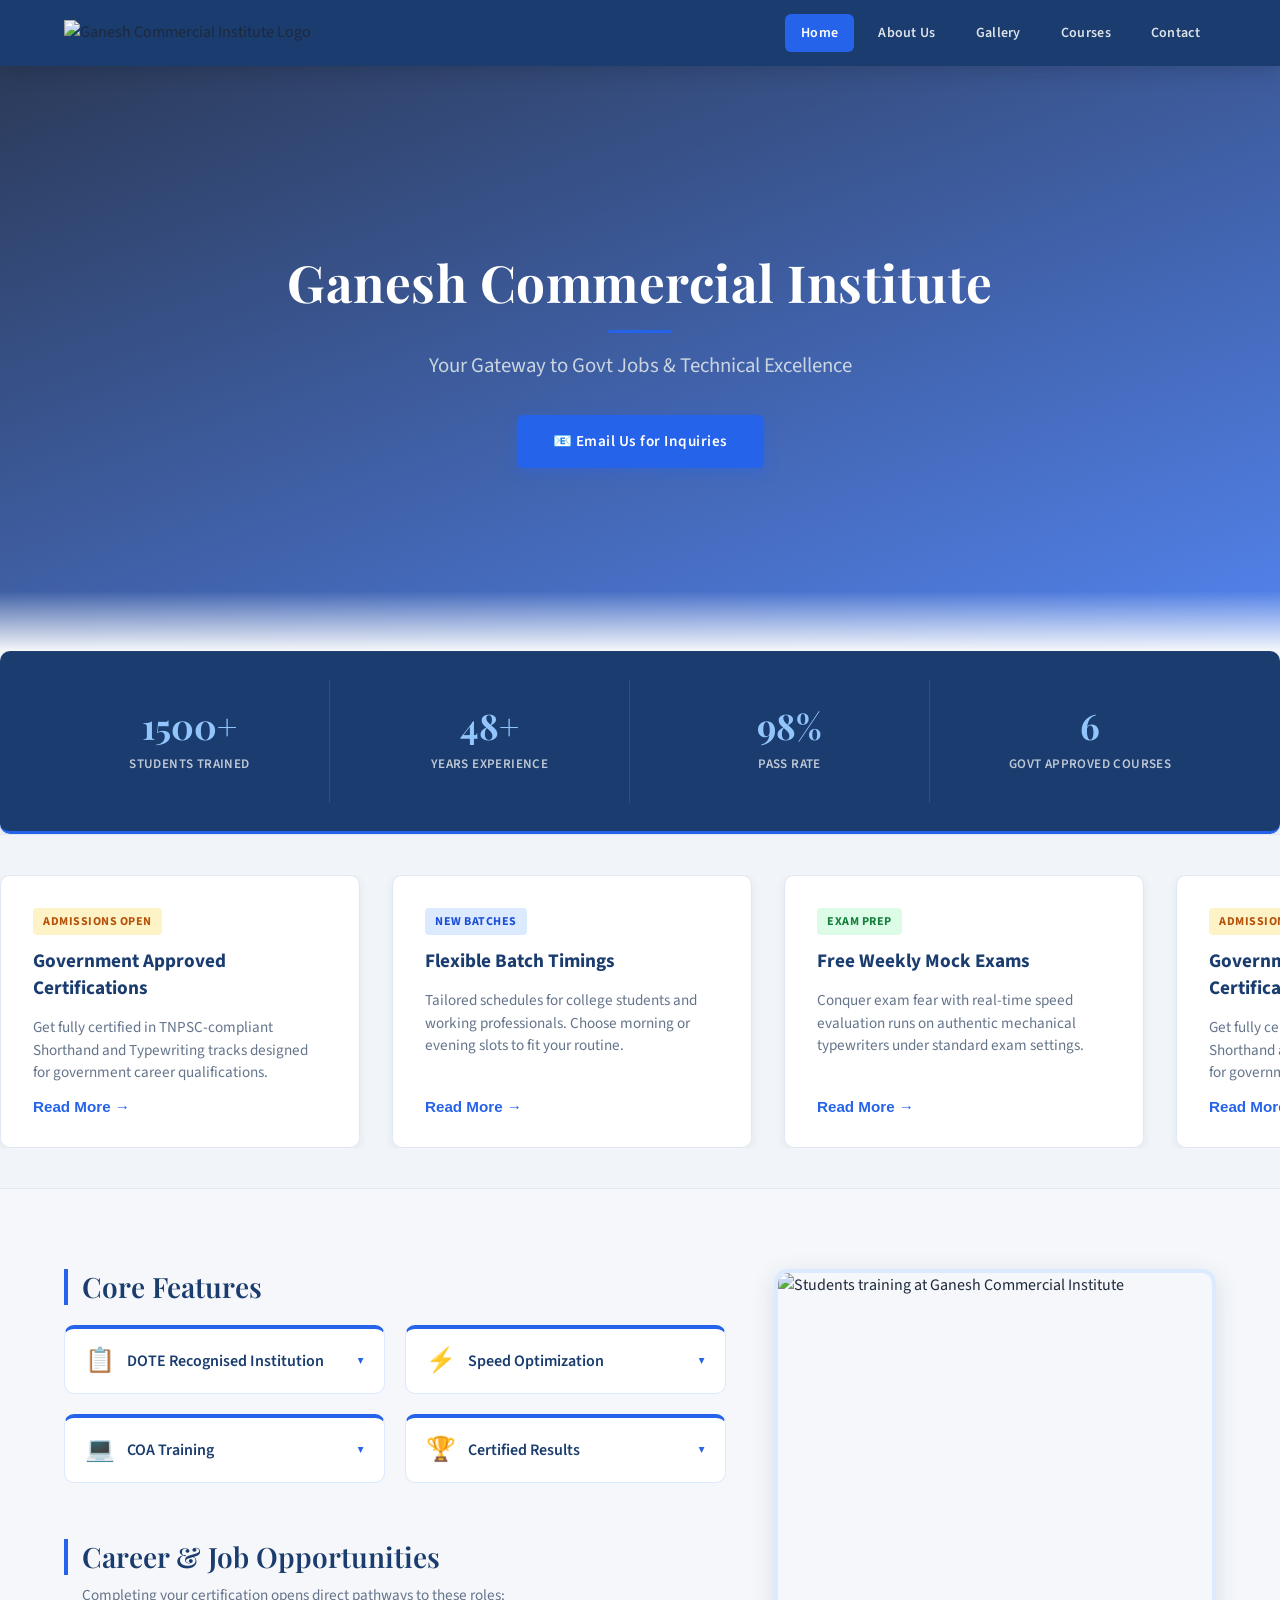
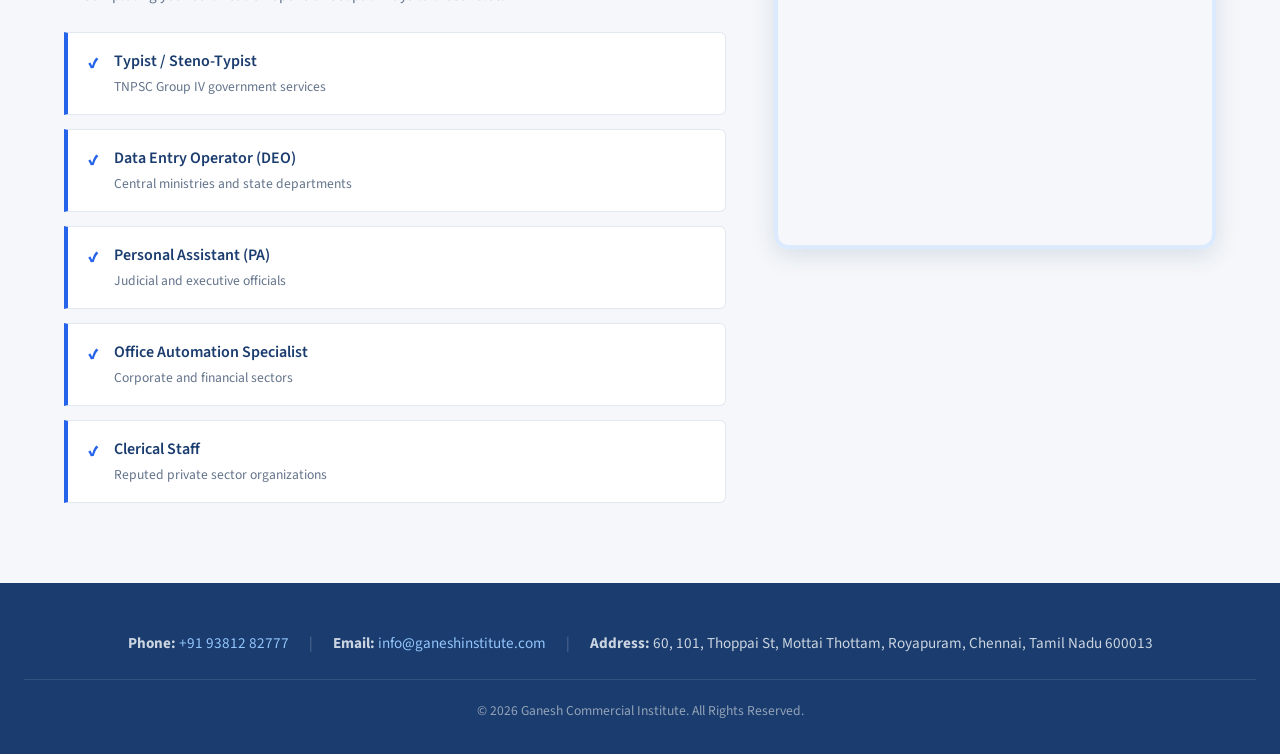
==== index.html @ 2ea4e566 "add files in alpha update the changes in alpha" ====
<!DOCTYPE html>
<html lang="en">
    <head>
        <meta charset="UTF-8">
        <meta name="viewport" content="width=device-width, initial-scale=1.0">
        <meta name="description" content="Ganesh Commercial Institute – TNPSC typing, steno, and COA training in Tamil Nadu.">
        <title>Ganesh Commercial Institute</title>
        <link rel="stylesheet" href="style.css">
        <script src="script.js" defer></script>
    </head>
    <body>

        <!-- NAVIGATION BAR -->
        <header class="main-header">
            <nav class="navbar">
                <div class="logo">
                    <a href="index.html">
                        <img src="#" alt="Ganesh Commercial Institute Logo" class="logo-img">
                    </a>
                </div>
                <ul class="nav-links">
                    <li><a href="index.html" class="active">Home</a></li>
                    <li><a href="about_us.html">About Us</a></li>
                    <li><a href="gallery.html">Gallery</a></li>
                    <li><a href="courses.html">Courses</a></li>
                    <li><a href="contact.html">Contact</a></li>
                </ul>
            </nav>
        </header>

        <main>
            <!-- HERO SECTION -->
            <section class="hero-card">
                <div class="hero-overlay-content">
                    <h1>Ganesh Commercial Institute</h1>
                    <h2>Your Gateway to Govt Jobs & Technical Excellence</h2>

                    <a href="contact.html" class="hero-cta-btn">📧 Email Us for Inquiries</a>
                </div>
            </section>
            <!-- STATS BAR SECTION 
            <section class="stats-bar-container">
                <div class="stats-bar">
                    <div class="stat-item">
                        <span class="stat-number">10+</span>
                        <span class="stat-label">Years Excellence</span>
                    </div>
                    <div class="stat-item">
                        <span class="stat-number">5,000+</span>
                        <span class="stat-label">Students Trained</span>
                    </div>
                    <div class="stat-item">
                        <span class="stat-number">98%</span>
                        <span class="stat-label">Exam Pass Rate</span>
                    </div>
                    <div class="stat-item">
                        <span class="stat-number">100%</span>
                        <span class="stat-label">Govt Recognized</span>
                    </div>
                </div>
            </section> -->

             <!-- ✅ STATS BAR — paste exactly here, between hero and split-section -->
        <section class="stats-bar">
            <div class="stat-item">
                <span class="stat-number">1500+</span>
                <span class="stat-label">Students Trained</span>
            </div>
            <div class="stat-item">
                <span class="stat-number">48+</span>
                <span class="stat-label">Years Experience</span>
            </div>
            <div class="stat-item">
                <span class="stat-number">98%</span>
                <span class="stat-label">Pass Rate</span>
            </div>
            <div class="stat-item">
                <span class="stat-number">6</span>
                <span class="stat-label">Govt Approved Courses</span>
            </div>
        </section>

        <section class="highlights-section">
    <div class="marquee-viewport">
        <div class="marquee-track">
            
            <div class="highlight-card">
                <div class="card-badge gold">Admissions Open</div>
                <h3>Government Approved Certifications</h3>
                <p>Get fully certified in TNPSC-compliant Shorthand and Typewriting tracks designed for government career qualifications.</p>
                <button class="read-more-btn" data-highlight="certifications">Read More &rarr;</button>
            </div>

            <div class="highlight-card">
                <div class="card-badge blue">New Batches</div>
                <h3>Flexible Batch Timings</h3>
                <p>Tailored schedules for college students and working professionals. Choose morning or evening slots to fit your routine.</p>
                <button class="read-more-btn" data-highlight="timings">Read More &rarr;</button>
            </div>

            <div class="highlight-card">
                <div class="card-badge green">Exam Prep</div>
                <h3>Free Weekly Mock Exams</h3>
                <p>Conquer exam fear with real-time speed evaluation runs on authentic mechanical typewriters under standard exam settings.</p>
                <button class="read-more-btn" data-highlight="exams">Read More &rarr;</button>
            </div>

            <div class="highlight-card" aria-hidden="true">
                <div class="card-badge gold">Admissions Open</div>
                <h3>Government Approved Certifications</h3>
                <p>Get fully certified in TNPSC-compliant Shorthand and Typewriting tracks designed for government career qualifications.</p>
                <button class="read-more-btn" data-highlight="certifications">Read More &rarr;</button>
            </div>

            <div class="highlight-card" aria-hidden="true">
                <div class="card-badge blue">New Batches</div>
                <h3>Flexible Batch Timings</h3>
                <p>Tailored schedules for college students and working professionals. Choose morning or evening slots to fit your routine.</p>
                <button class="read-more-btn" data-highlight="timings">Read More &rarr;</button>
            </div>

            <div class="highlight-card" aria-hidden="true">
                <div class="card-badge green">Exam Prep</div>
                <h3>Free Weekly Mock Exams</h3>
                <p>Conquer exam fear with real-time speed evaluation runs on authentic mechanical typewriters under standard exam settings.</p>
                <button class="read-more-btn" data-highlight="exams">Read More &rarr;</button>
            </div>

        </div>
    </div>
</section>

<div id="highlight-modal" class="highlight-modal">
    <div class="modal-card">
        <span class="modal-close-trigger">&times;</span>
        <div id="modal-dynamic-content">
            </div>
    </div>
</div>
            <!-- SPLIT SECTION: LEFT (Cards + Opportunities) | RIGHT (Photo) -->
            <section class="split-section">

                <!-- LEFT SIDE -->
                <div class="split-left">

                    <!-- CORE FEATURES -->
                    <div class="core-features">
                        <h2 class="section-title">Core Features</h2>

                        <div class="cards-grid">

                            <div class="card" onclick="toggleCard(this)">
                                <div class="card-header">
                                    <div class="card-icon">📋</div>
                                    <h3>DOTE Recognised Institution</h3>
                                    <span class="card-arrow">▼</span>
                                </div>
                                <div class="card-body">
                                    <p>We provide government-approved certifications that are fully valid and mandatory for state technical postings and public sector employment. Our specialized curriculum ensures students gain the precise technical skills required to clear official evaluation criteria and secure long-term career advancement.</p>
                                </div>
                            </div>

                            <div class="card" onclick="toggleCard(this)">
                                <div class="card-header">
                                    <div class="card-icon">⚡</div>
                                    <h3>Speed Optimization</h3>
                                    <span class="card-arrow">▼</span>
                                </div>
                                <div class="card-body">
                                    <p>Structured daily evaluation focused on maximizing your WPM accuracy. Students are tracked weekly with personalized speed targets and correction drills.</p>
                                </div>
                            </div>

                            <div class="card" onclick="toggleCard(this)">
                                <div class="card-header">
                                    <div class="card-icon">💻</div>
                                    <h3>COA Training</h3>
                                    <span class="card-arrow">▼</span>
                                </div>
                                <div class="card-body">
                                    <p>Comprehensive Computer Office Automation coaching covering MS Office, spreadsheets, and data entry tools tailored for modern corporate and government standards.</p>
                                </div>
                            </div>

                            <div class="card" onclick="toggleCard(this)">
                                <div class="card-header">
                                    <div class="card-icon">🏆</div>
                                    <h3>Certified Results</h3>
                                    <span class="card-arrow">▼</span>
                                </div>
                                <div class="card-body">
                                    <p>100% exam-oriented training with proven pass rates year after year. Students receive official certificates recognized across Tamil Nadu government departments.</p>
                                </div>
                            </div>

                        </div>
                    </div>

                    <!-- JOB OPPORTUNITIES -->
                    <div class="opportunities">
                        <h2 class="section-title">Career & Job Opportunities</h2>
                        <p class="section-subtitle">
                            Completing your certification opens direct pathways to these roles:
                        </p>
                        <ul class="opportunities-list">
                            <li>
                                <div>
                                    <strong>Typist / Steno-Typist</strong>
                                    <p>TNPSC Group IV government services</p>
                                </div>
                            </li>
                            <li>
                                <div>
                                    <strong>Data Entry Operator (DEO)</strong>
                                    <p>Central ministries and state departments</p>
                                </div>
                            </li>
                            <li>
                                <div>
                                    <strong>Personal Assistant (PA)</strong>
                                    <p>Judicial and executive officials</p>
                                </div>
                            </li>
                            <li>
                                <div>
                                    <strong>Office Automation Specialist</strong>
                                    <p>Corporate and financial sectors</p>
                                </div>
                            </li>
                            <li>
                                <div>
                                    <strong>Clerical Staff</strong>
                                    <p>Reputed private sector organizations</p>
                                </div>
                            </li>
                        </ul>
                    </div>

                </div>

                <!-- RIGHT SIDE: PHOTO -->
                <div class="split-right">
                    <img
                        src="https://images.unsplash.com/photo-1573164713988-8665fc963095?q=80&w=2069&auto=format&fit=crop"
                        alt="Students training at Ganesh Commercial Institute"
                        class="side-photo"
                    >
                </div>

            </section>
        </main>

        <!-- FOOTER WITH CONTACT, EMAIL, ADDRESS & COPYRIGHT -->
    <footer class="main-footer">
        <div class="footer-content">
            
            <!-- New straight-line layout container -->
            <div class="footer-contact-row">
                <p><strong>Phone:</strong> <a href="tel:+919381282777">+91 93812 82777</a></p>
                <span class="footer-divider">|</span>
                <p><strong>Email:</strong> <a href=mailto:ssanjaykumar3040@gmail.com>info@ganeshinstitute.com</a></p>
                <span class="footer-divider">|</span>
                <p><strong>Address:</strong> 60, 101, Thoppai St, Mottai Thottam, Royapuram, Chennai, Tamil Nadu 600013</p>
            </div>

            <p class="copyright">&copy; 2026 Ganesh Commercial Institute. All Rights Reserved.</p>
        </div>
    </footer>

        <!-- EXPAND/COLLAPSE SCRIPT -->
        <script>
            function toggleCard(card) {
                // Close all other open cards first
                document.querySelectorAll('.card.active').forEach(openCard => {
                    if (openCard !== card) {
                        openCard.classList.remove('active');
                    }
                });
                // Toggle clicked card
                card.classList.toggle('active');
            }
        </script>

    </body>
</html>
---- style.css ----
/* ══════════════════════════════════════════════
   GANESH COMMERCIAL INSTITUTE — style.css
   Matches: index.html structure exactly
   Theme: Blue & White | Premium, Accessible & Responsive
   ══════════════════════════════════════════════ */

@import url('https://fonts.googleapis.com/css2?family=Playfair+Display:wght@600;700&family=Source+Sans+3:wght@400;500;600&display=swap');

/* ── CSS VARIABLES ────────────────────────────── */
:root {
    --navy:        #1a3c6e;
    --blue:        #2563eb;
    --blue-light:  #dbeafe;
    --blue-hover:  #93c5fd;
    --white:       #ffffff;
    --bg:          #f5f7fa;
    --text:        #1e293b;
    --text-main:   #1e293b;       /* ← add this */
    --text-muted:  #64748b;
    --text-light:  #94a3b8;
    --border:      #e2e8f0;
    --shadow-sm:   0 2px 8px rgba(26, 60, 110, 0.08);
    --shadow-md:   0 6px 24px rgba(26, 60, 110, 0.13);
    --shadow-lg:   0 12px 40px rgba(26, 60, 110, 0.20);   /* ← add this */
    --radius-sm:   6px;
    --radius-md:   10px;
    --radius-lg:   14px;
    --font-head:   'Playfair Display', Georgia, serif;
    --font-body:   'Source Sans 3', 'Segoe UI', sans-serif;
    --transition:  0.25s ease;
}

/* ── RESET & BASE STYLES ──────────────────────── */
*, *::before, *::after {
    margin: 0;
    padding: 0;
    box-sizing: border-box;
}

html {
    scroll-behavior: smooth;
}

body {
    font-family: var(--font-body);
    font-size: 16px;
    color: var(--text);
    background-color: var(--bg);
    line-height: 1.6;
    -webkit-font-smoothing: antialiased;
}

img {
    display: block;
    max-width: 100%;
}

a {
    text-decoration: none;
    color: inherit;
}

ul {
    list-style: none;
}

/* Custom focus ring for global web accessibility */
*:focus-visible {
    outline: 3px solid var(--blue);
    outline-offset: 3px;
}

/* ══════════════════════════════════════════════
   SECTION 1 — NAVIGATION
   ══════════════════════════════════════════════ */

.main-header {
    position: sticky;
    top: 0;
    z-index: 1000;
    background-color: var(--navy);
    box-shadow: 0 4px 20px rgba(0, 0, 0, 0.15);
}

.navbar {
    display: flex;
    justify-content: space-between;
    align-items: center;
    max-width: 1200px;
    margin: 0 auto;
    padding: 14px 24px;
}

.logo a {
    display: flex;
    align-items: center;
}

.logo-img {
    max-height: 48px;
    width: auto;
}

.logo-img[src="assets/images/logo.png"]:not([src=""]) {
    display: block;
}

.nav-links {
    display: flex;
    gap: 8px;
    align-items: center;
}

.nav-links li a {
    display: inline-block;
    padding: 8px 16px;
    border-radius: var(--radius-sm);
    font-size: 14px;
    font-weight: 600;
    color: rgba(255, 255, 255, 0.85);
    letter-spacing: 0.3px;
    transition: background var(--transition), color var(--transition);
}

.nav-links li a:hover {
    background-color: rgba(255, 255, 255, 0.12);
    color: var(--white);
}

.nav-links li a.active {
    background-color: var(--blue);
    color: var(--white);
}

/* ══════════════════════════════════════════════
   SECTION 2 — HERO
   ══════════════════════════════════════════════ */

.hero-card {
    background:
        /* Premium deep-blue gradient overlay ensures text contrast passes WCAG standards */
        linear-gradient(
            160deg,
            rgba(15, 32, 67, 0.88) 0%,
            rgba(37, 99, 235, 0.78) 100%
        ),
        url("assets/keyboard image.jpg") center / cover no-repeat;
    min-height: 65vh;
    display: flex;
    justify-content: center;
    align-items: center;
    text-align: center;
    padding: 80px 24px;
    position: relative;
}

.hero-card::after {
    content: '';
    position: absolute;
    bottom: 0;
    left: 0;
    right: 0;
    height: 60px;
    background: linear-gradient(to bottom, transparent, var(--bg));
}

.hero-overlay-content {
    position: relative;
    z-index: 1;
    max-width: 760px;
}

.hero-overlay-content h1 {
    font-family: var(--font-head);
    font-size: clamp(1.9rem, 4.5vw, 3.2rem);
    font-weight: 700;
    color: var(--white);
    letter-spacing: 0.5px;
    line-height: 1.25;
    margin-bottom: 16px;
}

.hero-overlay-content h1::after {
    content: '';
    display: block;
    width: 64px;
    height: 3px;
    background: var(--blue);
    margin: 16px auto 0;
    border-radius: 2px;
}

.hero-overlay-content h2 {
    font-family: var(--font-body);
    font-size: clamp(1rem, 2.2vw, 1.3rem);
    font-weight: 400;
    color: #cbd5e1;
    max-width: 600px;
    margin: 0 auto;
    line-height: 1.65;
}

/* ── HERO CALL TO ACTION BUTTON ──────────────── */
.hero-cta-btn {
    display: inline-block;
    margin-top: 32px;
    padding: 14px 36px;
    background-color: var(--blue);
    color: var(--white) !important;
    font-size: 0.95rem;
    font-weight: 600;
    letter-spacing: 0.5px;
    border-radius: var(--radius-sm);
    box-shadow: 0 4px 14px rgba(37, 99, 235, 0.4);
    transition: background-color var(--transition), transform var(--transition), box-shadow var(--transition);
}

.hero-cta-btn:hover {
    background-color: #1d4ed8;
    transform: translateY(-2px);
    box-shadow: 0 6px 20px rgba(37, 99, 235, 0.55);
}

.hero-cta-btn:active {
    transform: translateY(0);
    box-shadow: 0 4px 10px rgba(37, 99, 235, 0.3);
}

/* ══════════════════════════════════════════════
   SECTION 2.5 — STATS BAR (CREDIBILITY BLOCK)
   ══════════════════════════════════════════════ */

.stats-bar-container {
    max-width: 1200px;
    margin: -50px auto 0; /* Pulls the bar up to elegantly overlap the hero section image */
    padding: 0 24px;
    position: relative;
    z-index: 10; /* Ensures it stays stacked on top of the hero fade background */
}

.stats-bar {
    background-color: var(--white);
    border-radius: var(--radius-md);
    box-shadow: var(--shadow-md);
    padding: 28px 24px;
    display: grid;
    grid-template-columns: repeat(4, 1fr);
    gap: 20px;
    text-align: center;
    border-bottom: 4px solid var(--blue);
}

.stat-item {
    display: flex;
    flex-direction: column;
    gap: 4px;
}

.stat-number {
    font-size: clamp(1.8rem, 3vw, 2.5rem);
    font-family: Arial, Helvetica, sans-serif;
    font-weight: 700;
    color: var(--blue);
    line-height: 1.2;
}

.stat-label {
    font-size: 0.82rem;
    font-weight: 600;
    color: var(--navy);
    text-transform: uppercase;
    letter-spacing: 0.5px;
}

/* Responsive updates for the Stats Grid */
@media (max-width: 768px) {
    .stats-bar-container {
        margin-top: 2rem; /* Removes the floating overlap on mobile to save vertical breathing room */
    }
    
    .stats-bar {
        grid-template-columns: repeat(2, 1fr); /* Switches to a clean 2x2 grid on tablets/mobile */
        gap: 24px 16px;
        padding: 24px 16px;
    }
}

@media (max-width: 420px) {
    .stats-bar {
        grid-template-columns: 1fr; /* Stacks into 1 single column on tiny smartphone screens */
        gap: 20px;
    }
}
/* ══════════════════════════════════════════════
   STATS BAR
   ══════════════════════════════════════════════ */

.stats-bar {
    display: flex;
    justify-content: center;
    background-color: var(--navy);
    border-top: 1px solid rgba(137, 124, 124, 0.08);
    border-bottom: 3px solid var(--blue);  /* blue bottom line — clean finish */
}

.stat-item {
    flex: 1;
    display: flex;
    flex-direction: column;
    align-items: center;
    justify-content: center;
    padding: 1.75rem 1rem;
    border-right: 1px solid rgba(255, 255, 255, 0.1);
    max-width: 280px;
    transition: background var(--transition);
}

.stat-item:last-child {
    border-right: none;
}

.stat-item:hover {
    background-color: rgba(255, 255, 255, 0.06);
    cursor: default;
}

.stat-number {
    font-family: var(--font-head);
    font-size: 2.2rem;
    font-weight: 700;
    color: var(--blue-hover);
    line-height: 1;
    margin-bottom: 6px;
}

.stat-label {
    font-size: 0.82rem;
    color: rgba(255, 255, 255, 0.72);
    text-align: center;
    letter-spacing: 0.4px;
    text-transform: uppercase;
}

/* ── RESPONSIVE ───────────────────────────────── */
@media (max-width: 768px) {
    .stats-bar {
        display: grid;
        grid-template-columns: repeat(2, 1fr);
    }

    .stat-item {
        max-width: 100%;
        border-right: 1px solid rgba(255, 255, 255, 0.1);
        border-bottom: 1px solid rgba(255, 255, 255, 0.1);
        padding: 1.4rem 1rem;
    }

    .stat-number {
        font-size: 1.8rem;
    }
}

@media (max-width: 420px) {
    .stat-number {
        font-size: 1.6rem;
    }

    .stat-label {
        font-size: 0.75rem;
    }
}

/* ══════════════════════════════════════════════
   HIGHLIGHTS MARQUEE & MODAL SPEC
   ══════════════════════════════════════════════ */

.highlights-section {
    background: #f1f5f9; /* Soft contrast background between section layers */
    padding: 2.5rem 0;
    overflow: hidden;
    border-top: 1px solid var(--border, #e2e8f0);
    border-bottom: 1px solid var(--border, #e2e8f0);
}

.marquee-viewport {
    width: 100%;
    overflow: hidden;
    position: relative;
}

.marquee-track {
    display: flex;
    gap: 2rem;
    width: max-content;
    /* Adjust '30s' to make the scroll faster or slower */
    animation: marqueeScroll 30s linear infinite; 
}

/* Pause marquee movement smoothly on mouse hover */
.marquee-track:hover {
    animation-play-state: paused;
}

/* ── MARQUEE ANIMATION LOOP ── */
@keyframes marqueeScroll {
    0% {
        transform: translateX(0);
    }
    100% {
        /* Shifts exactly by half the total width of duplicated content track */
        transform: translateX(calc(-50% - 1rem)); 
    }
}

/* ── HIGHLIGHT CARDS ── */
.highlight-card {
    background: var(--white, #ffffff);
    width: 360px;
    padding: 2rem;
    border-radius: var(--radius-md, 8px);
    border: 1px solid var(--border, #e2e8f0);
    box-shadow: var(--shadow-sm, 0 2px 4px rgba(0,0,0,0.02));
    display: flex;
    flex-direction: column;
    align-items: flex-start;
    gap: 0.85rem;
    flex-shrink: 0;
    transition: transform 0.3s ease, box-shadow 0.3s ease;
}

.highlight-card:hover {
    transform: translateY(-4px);
    box-shadow: var(--shadow-lg, 0 10px 20px rgba(0,0,0,0.05));
    border-color: var(--blue, #1a73e8);
}

.highlight-card h3 {
    color: var(--navy, #0f2043);
    font-size: 1.2rem;
    margin: 0;
    line-height: 1.4;
}

.highlight-card p {
    color: var(--text-muted, #64748b);
    font-size: 0.95rem;
    margin: 0;
    line-height: 1.5;
}

/* Badges styling */
.card-badge {
    font-size: 0.75rem;
    font-weight: 700;
    padding: 4px 10px;
    border-radius: 4px;
    text-transform: uppercase;
    letter-spacing: 0.5px;
}
.card-badge.gold { background: #fef3c7; color: #b45309; }
.card-badge.blue { background: #dbeafe; color: #1d4ed8; }
.card-badge.green { background: #dcfce7; color: #15803d; }

.read-more-btn {
    background: transparent;
    color: var(--blue, #1a73e8);
    border: none;
    font-weight: 600;
    font-size: 0.95rem;
    cursor: pointer;
    padding: 0;
    margin-top: auto; /* Pushes button cleanly to bottom layout line */
    transition: color 0.2s ease, transform 0.2s ease;
}

.read-more-btn:hover {
    color: var(--navy, #0f2043);
    transform: translateX(4px);
}

/* ── MODAL POPUP SYSTEM WITH IMAGE SUPPORT ── */
.highlight-modal {
    display: none;
    position: fixed;
    z-index: 10000;
    inset: 0;
    background: rgba(15, 32, 67, 0.6);
    backdrop-filter: blur(4px);
    align-items: center;
    justify-content: center;
    opacity: 0;
    transition: opacity 0.3s ease;
    padding: 20px;
}

.highlight-modal.active {
    display: flex;
    opacity: 1;
}

.modal-card {
    background: var(--white, #ffffff);
    max-width: 850px; /* Widened to fit the image and text side-by-side beautifully */
    width: 100%;
    padding: 0; /* Clear previous padding to allow edge-to-edge layout */
    border-radius: var(--radius-md, 8px);
    position: relative;
    box-shadow: 0 20px 40px rgba(0,0,0,0.15);
    transform: scale(0.9);
    transition: transform 0.3s ease;
    overflow: hidden; /* Clips image corners to match card radius */
}

.highlight-modal.active .modal-card {
    transform: scale(1);
}

.modal-close-trigger {
    position: absolute;
    top: 15px;
    right: 20px;
    font-size: 32px;
    font-weight: 300;
    color: #ffffff; /* White color to stand out clearly against the image or dark backdrop */
    text-shadow: 0 2px 4px rgba(0,0,0,0.5); /* Drop shadow so it is visible on bright backgrounds */
    cursor: pointer;
    z-index: 10010;
    transition: color 0.2s ease;
}

.modal-close-trigger:hover {
    color: var(--blue, #1a73e8);
}

/* ── TWO COLUMN INNER GRID ── */
.modal-info-wrap {
    display: grid;
    grid-template-columns: 1.1fr 1.4fr; /* Balanced layout sizes */
    min-height: 450px;
}

.modal-img-col {
    width: 100%;
    height: 100%;
    position: relative;
    background: #000;
}

.modal-feature-img {
    width: 100%;
    height: 100%;
    object-fit: cover; /* Forces image to crop clean into its designated block box */
    display: block;
}

.modal-text-col {
    padding: 3rem;
    display: flex;
    flex-direction: column;
    justify-content: center;
}

.modal-info-wrap h2 {
    color: var(--navy, #0f2043);
    margin-bottom: 1rem;
    font-size: 1.6rem;
    line-height: 1.3;
}

.modal-info-wrap p {
    color: #334155;
    line-height: 1.6;
    font-size: 0.95rem;
    margin-bottom: 1.25rem;
}

.modal-info-wrap ul {
    padding-left: 1.25rem;
    margin: 0;
}

.modal-info-wrap li {
    margin-bottom: 0.5rem;
    color: #334155;
    font-size: 0.9rem;
    line-height: 1.5;
}

/* ── RESPONSIVE ADAPTATIONS FOR POPUP ── */
@media (max-width: 768px) {
    .modal-card {
        max-width: 500px;
    }
    
    .modal-info-wrap {
        grid-template-columns: 1fr; /* Drop side-by-side view to clean vertical block stack */
        min-height: auto;
    }
    
    .modal-img-col {
        height: 200px; /* Fix image profile height box on mobile views */
    }
    
    .modal-text-col {
        padding: 2rem;
    }
    
    .modal-close-trigger {
        color: #94a3b8; /* Switch back to regular display gray close icon color */
        text-shadow: none;
    }
}
/* ══════════════════════════════════════════════
   SECTION 3 & 4 — SPLIT LAYOUT
   ══════════════════════════════════════════════ */

.split-section {
    display: flex;
    gap: 3rem;
    align-items: flex-start;
    max-width: 1200px;
    margin: 0 auto;
    padding: 5rem 24px;
}

.split-left {
    flex: 1.2;
    display: flex;
    flex-direction: column;
    gap: 3.5rem;
    min-width: 0;
}

.section-title {
    font-family: var(--font-head);
    font-size: 1.75rem;
    font-weight: 600;
    color: var(--navy);
    padding-left: 14px;
    border-left: 4px solid var(--blue);
    line-height: 1.3;
    margin-bottom: 1.25rem;
}

.section-subtitle {
    font-size: 0.95rem;
    color: var(--text-muted);
    margin-top: -0.75rem;
    margin-bottom: 1.5rem;
    padding-left: 18px;
}

/* ── CORE FEATURE CARDS GRID ──────────────────── */
.cards-grid {
    display: grid;
    grid-template-columns: repeat(2, 1fr);
    gap: 1.25rem;
    align-items: start; /* Fixes neighboring card stretching when one expands */
}

.card {
    background: var(--white);
    border: 1px solid var(--blue-light);
    border-top: 4px solid var(--blue);
    border-radius: var(--radius-md);
    padding: 1.25rem;
    cursor: pointer;
    user-select: none;
    transition: box-shadow var(--transition), transform var(--transition), border-color var(--transition);
}

.card:hover, .card:focus-within {
    box-shadow: var(--shadow-md);
    transform: translateY(-3px);
}

.card.active {
    border-top-color: var(--navy);
    box-shadow: var(--shadow-md);
    transform: translateY(-1px);
}

.card-header {
    display: flex;
    align-items: center;
    gap: 12px;
}

.card-icon {
    font-size: 1.5rem;
    flex-shrink: 0;
    line-height: 1;
}

.card-header h3 {
    font-family: var(--font-body);
    font-size: 1rem;
    font-weight: 600;
    color: var(--navy);
    flex: 1;
    margin: 0;
    line-height: 1.4;
}

.card-arrow {
    font-size: 0.75rem;
    color: var(--blue);
    flex-shrink: 0;
    transition: transform 0.3s cubic-bezier(0.4, 0, 0.2, 1);
    margin-left: auto;
}

.card.active .card-arrow {
    transform: rotate(180deg);
}

/* Smooth Accordion Body transition mechanics */
.card-body {
    max-height: 0;
    overflow: hidden;
    transition: max-height 0.3s cubic-bezier(0.4, 0, 0.2, 1), padding-top 0.2s ease;
    padding-top: 0;
}

.card.active .card-body {
    max-height: 220px; /* Safe upper boundary for text content blocks */
    padding-top: 1rem;
}

.card-body p {
    font-size: 0.88rem;
    color: var(--text-muted);
    line-height: 1.7;
    border-top: 1px solid var(--blue-light);
    padding-top: 0.85rem;
    margin: 0;
}

/* ── OPPORTUNITIES LIST ───────────────────────── */
.opportunities-list {
    display: flex;
    flex-direction: column;
    gap: 0.85rem;
    padding: 0;
}

.opportunities-list li {
    display: flex;
    align-items: flex-start;
    gap: 1rem;
    background: var(--white);
    border: 1px solid var(--border);
    border-left: 4px solid var(--blue);
    border-radius: 0 var(--radius-sm) var(--radius-sm) 0;
    padding: 1rem 1.25rem;
    transition: box-shadow var(--transition), transform var(--transition);
}

.opportunities-list li:hover {
    box-shadow: var(--shadow-sm);
    transform: translateX(4px);
}

.opportunities-list li::before {
    content: "✔";
    color: var(--blue);
    font-size: 0.95rem;
    font-weight: 700;
    flex-shrink: 0;
    margin-top: 2px;
}

.opportunities-list li div strong {
    display: block;
    font-size: 1rem;
    font-weight: 600;
    color: var(--navy);
    margin-bottom: 2px;
}

.opportunities-list li div p {
    margin: 0;
    font-size: 0.85rem;
    color: var(--text-muted);
}

/* ── RIGHT COLUMN: STICKY PHOTO ───────────────── */
.split-right {
    flex: 0.8;
    position: sticky;
    top: 100px; /* Keeps image pinned relative to your sticky navigation track */
    min-width: 0;
}

.side-photo {
    width: 100%;
    height: 580px;
    object-fit: cover;
    border-radius: var(--radius-lg);
    border: 4px solid var(--blue-light);
    box-shadow: var(--shadow-md);
}

/* ══════════════════════════════════════════════
   SECTION 5 — FOOTER
   ══════════════════════════════════════════════ */

.main-footer {
    background-color: var(--navy);
    color: var(--white);
    padding: 48px 24px 32px;
    text-align: center;
}

.footer-contact-row {
    display: flex;
    justify-content: center;
    align-items: center;
    gap: 20px;
    margin-bottom: 24px;
    flex-wrap: wrap; 
}

.footer-contact-row p {
    font-size: 0.95rem;
    color: #cbd5e1;
    margin: 0;
}

.footer-contact-row a {
    color: var(--blue-hover);
    transition: color var(--transition);
}

.footer-contact-row a:hover {
    color: var(--white);
    text-decoration: underline;
}

.footer-divider {
    color: rgba(255, 255, 255, 0.25);
    font-size: 0.95rem;
    user-select: none;
}

.footer-content .copyright {
    margin-top: 20px;
    padding-top: 20px;
    font-size: 0.85rem;
    color: var(--text-light);
    border-top: 1px solid rgba(255, 255, 255, 0.1);
}

/* ══════════════════════════════════════════════
   RESPONSIVE MEDIA QUERIES
   ══════════════════════════════════════════════ */

/* Tablets & Mobile Devices: ≤ 768px */
@media (max-width: 768px) {
    .navbar {
        flex-direction: column;
        gap: 14px;
        padding: 14px 16px;
    }

    .nav-links {
        flex-wrap: wrap;
        justify-content: center;
        gap: 6px;
    }

    .nav-links li a {
        padding: 6px 12px;
        font-size: 13px;
    }

    .hero-card {
        min-height: 55vh;
        padding: 60px 16px;
    }

    /* Stacks columns vertically and handles proper alignment flow */
    .split-section {
        flex-direction: column;
        gap: 3rem;
        padding: 3.5rem 16px;
    }

    .split-right {
        position: static;
        width: 100%;
    }

    .side-photo {
        height: 300px;
    }

    /* Stacks feature grid elements safely into 1 full-width column */
    .cards-grid {
        grid-template-columns: 1fr;
        gap: 1rem;
    }

    .section-title {
        font-size: 1.45rem;
    }

    .footer-contact-row {
        flex-direction: column;
        gap: 10px;
    }
    
    .footer-divider {
        display: none; /* Safely clears vertical divider symbols from vertical lists */
    }
}

/* Compact Mobile Displays: ≤ 420px */
@media (max-width: 420px) {
    .hero-overlay-content h1 {
        font-size: 1.75rem;
    }

    .hero-overlay-content h2 {
        font-size: 0.95rem;
    }

    .side-photo {
        height: 220px;
    }
    
    .opportunities-list li {
        padding: 0.85rem 1rem;
    }
}


/* ══════════════════════════════════════════════
   ABOUT US PAGE
   ══════════════════════════════════════════════ */

/* ── PAGE HERO (reusable for all inner pages) ── */
.page-hero {
    background:
        linear-gradient(160deg, rgba(0, 30, 70, 0.88) 0%, rgba(0, 15, 40, 0.94) 100%),
        url('assets/images.jpg')
        center / cover no-repeat;
    padding: 64px 24px;
    text-align: center;
}

.page-hero-content h1 {
    font-family: var(--font-head);
    font-size: clamp(1.8rem, 4vw, 2.8rem);
    font-weight: 700;
    color: var(--white);
    margin-bottom: 12px;
}

.page-hero-content h1::after {
    content: '';
    display: block;
    width: 56px;
    height: 3px;
    background: var(--blue);
    margin: 12px auto 0;
    border-radius: 2px;
}

.page-hero-content p {
    font-size: 1rem;
    color: #c7d8f0;
    max-width: 520px;
    margin: 0 auto;
}

/* ── WHO WE ARE ───────────────────────────────── */
.about-who {
    background: var(--white);
    padding: 4rem 24px;
}

.about-who-inner {
    max-width: 860px;
    margin: 0 auto;
}

.about-top-photo {
    width: 100%;
    height: 380px;
    object-fit: cover;
    border-radius: var(--radius-lg);
    border: 4px solid var(--blue-light);
    box-shadow: var(--shadow-md);
    margin-bottom: 2.5rem;
}

.about-who-text .section-title {
    margin-bottom: 1rem;
}

.about-who-text p {
    font-size: 0.97rem;
    color: var(--text-muted);
    line-height: 1.8;
    margin-bottom: 1rem;
}

.about-who-text p:last-child {
    margin-bottom: 0;
}

/* ── MISSION & VISION ─────────────────────────── */
.mission-vision {
    background: var(--bg);
    padding: 4rem 24px;
}

.mv-inner {
    max-width: 900px;
    margin: 0 auto;
    display: flex;
    align-items: stretch;
    gap: 0;
    background: var(--white);
    border-radius: var(--radius-lg);
    box-shadow: var(--shadow-md);
    overflow: hidden;
    border-top: 4px solid var(--blue);
}

.mv-card {
    flex: 1;
    padding: 2.5rem 2rem;
    text-align: center;
}

.mv-divider {
    width: 1px;
    background: var(--border);
    flex-shrink: 0;
    margin: 1.5rem 0;
}

.mv-icon {
    font-size: 2.2rem;
    margin-bottom: 1rem;
}

.mv-card h3 {
    font-family: var(--font-head);
    font-size: 1.3rem;
    color: var(--navy);
    margin-bottom: 0.85rem;
}

.mv-card p {
    font-size: 0.92rem;
    color: var(--text-muted);
    line-height: 1.75;
}

/* ── WHY CHOOSE US ────────────────────────────── */
.why-us {
    background: var(--white);
    padding: 4rem 24px;
}

.why-us-inner {
    max-width: 1100px;
    margin: 0 auto;
}

.why-grid {
    display: grid;
    grid-template-columns: repeat(3, 1fr);
    gap: 1.25rem;
    margin-top: 1.5rem;
}

.why-card {
    background: var(--bg);
    border: 1px solid var(--border);
    border-radius: var(--radius-md);
    padding: 1.75rem 1.4rem;
    text-align: center;
    transition: box-shadow var(--transition), transform var(--transition);
}

.why-card:hover {
    box-shadow: var(--shadow-md);
    transform: translateY(-4px);
}

.why-icon {
    font-size: 2rem;
    display: block;
    margin-bottom: 0.85rem;
}

.why-card h4 {
    font-family: var(--font-head);
    font-size: 1rem;
    color: var(--navy);
    margin-bottom: 0.5rem;
}

.why-card p {
    font-size: 0.855rem;
    color: var(--text-muted);
    line-height: 1.65;
}

/* ── MILESTONES / TIMELINE ────────────────────── */
.milestones {
    background: var(--bg);
    padding: 4rem 24px;
}

.milestones-inner {
    max-width: 760px;
    margin: 0 auto;
}

.timeline {
    position: relative;
    margin-top: 2rem;
    padding-left: 32px;
}

/* Vertical line */
.timeline::before {
    content: '';
    position: absolute;
    left: 7px;
    top: 0;
    bottom: 0;
    width: 2px;
    background: var(--blue-light);
}

.timeline-item {
    position: relative;
    margin-bottom: 2rem;
}

.timeline-item:last-child {
    margin-bottom: 0;
}

/* Blue dot on the line */
.timeline-dot {
    position: absolute;
    left: -29px;
    top: 4px;
    width: 14px;
    height: 14px;
    background: var(--blue);
    border-radius: 50%;
    border: 3px solid var(--white);
    box-shadow: 0 0 0 2px var(--blue);
}

.timeline-content {
    background: var(--white);
    border: 1px solid var(--border);
    border-left: 4px solid var(--blue);
    border-radius: 0 var(--radius-md) var(--radius-md) 0;
    padding: 1rem 1.25rem;
}

.timeline-year {
    display: inline-block;
    font-size: 0.78rem;
    font-weight: 700;
    color: var(--white);
    background: var(--blue);
    padding: 2px 10px;
    border-radius: 20px;
    margin-bottom: 6px;
    letter-spacing: 0.5px;
}

.timeline-content h4 {
    font-size: 0.97rem;
    font-weight: 600;
    color: var(--navy);
    margin-bottom: 4px;
}

.timeline-content p {
    font-size: 0.855rem;
    color: var(--text-muted);
    line-height: 1.65;
    margin: 0;
}

/* ── MEET THE FOUNDER ─────────────────────────── */
.meet-founder {
    background: var(--white);
    padding: 4rem 24px;
}

.founder-inner {
    max-width: 900px;
    margin: 0 auto;
}

.founder-card {
    display: flex;
    gap: 2.5rem;
    align-items: flex-start;
    margin-top: 1.5rem;
    background: var(--bg);
    border: 1px solid var(--border);
    border-top: 4px solid var(--blue);
    border-radius: var(--radius-lg);
    padding: 2rem;
}

.founder-photo-wrap {
    flex-shrink: 0;
    width: 180px;
}

.founder-photo {
    width: 180px;
    height: 200px;
    object-fit: cover;
    border-radius: var(--radius-md);
    border: 4px solid var(--blue-light);
    box-shadow: var(--shadow-sm);
}

.founder-name {
    font-family: var(--font-head);
    font-size: 1.3rem;
    color: var(--navy);
    margin-bottom: 4px;
}

.founder-title {
    display: inline-block;
    font-size: 0.82rem;
    font-weight: 600;
    color: var(--white);
    background: var(--blue);
    padding: 3px 12px;
    border-radius: 20px;
    margin-bottom: 1rem;
    letter-spacing: 0.4px;
}

.founder-info p {
    font-size: 0.92rem;
    color: var(--text-muted);
    line-height: 1.75;
    margin-bottom: 0.85rem;
}

.founder-info p:last-child {
    margin-bottom: 0;
}

/* ── ABOUT PAGE RESPONSIVE ────────────────────── */
@media (max-width: 768px) {

    .about-top-photo {
        height: 230px;
    }

    .mv-inner {
        flex-direction: column;
    }

    .mv-divider {
        width: 100%;
        height: 1px;
        margin: 0;
    }

    .why-grid {
        grid-template-columns: repeat(2, 1fr);
    }

    .founder-card {
        flex-direction: column;
        align-items: center;
        text-align: center;
    }

    .founder-photo-wrap {
        width: 140px;
    }

    .founder-photo {
        width: 140px;
        height: 160px;
    }
}

@media (max-width: 480px) {
    .why-grid {
        grid-template-columns: 1fr;
    }

    .timeline {
        padding-left: 24px;
    }
}

/* ══════════════════════════════════════════════
   COURSES PAGE
   ══════════════════════════════════════════════ */

/* ── DOTE APPROVAL BANNER ─────────────────────── */
.approval-banner {
    background: #eff6ff;
    border-bottom: 2px solid var(--blue-light);
}

.approval-inner {
    max-width: 1100px;
    margin: 0 auto;
    padding: 14px 24px;
    display: flex;
    align-items: center;
    justify-content: center;
    gap: 10px;
}

.approval-icon {
    font-size: 1.2rem;
    flex-shrink: 0;
}

.approval-inner p {
    font-size: 0.9rem;
    color: var(--navy);
    text-align: center;
    line-height: 1.5;
}

.approval-inner strong {
    color: var(--blue);
}

/* ── COURSES SECTION ──────────────────────────── */
.courses-section {
    padding: 4rem 24px;
    background: var(--bg);
}

.courses-inner {
    max-width: 960px;
    margin: 0 auto;
}

/* ── ACCORDION ────────────────────────────────── */
.accordion {
    display: flex;
    flex-direction: column;
    gap: 0.85rem;
    margin-top: 1.75rem;
}

.accordion-item {
    background: var(--white);
    border: 1px solid var(--border);
    border-left: 5px solid var(--blue);
    border-radius: 0 var(--radius-md) var(--radius-md) 0;
    cursor: pointer;
    user-select: none;
    transition: box-shadow var(--transition), border-left-color var(--transition);
    overflow: hidden;
}

.accordion-item:hover {
    box-shadow: var(--shadow-sm);
}

.accordion-item.active {
    border-left-color: var(--navy);
    box-shadow: var(--shadow-md);
}

/* Accordion Header */
.accordion-header {
    display: flex;
    align-items: center;
    justify-content: space-between;
    padding: 1.1rem 1.4rem;
    gap: 1rem;
}

.accordion-left {
    display: flex;
    align-items: center;
    gap: 1rem;
    flex: 1;
    min-width: 0;
}

.accordion-left > div {
    display: flex;
    align-items: center;
    gap: 0.6rem;
    flex-wrap: wrap;
    min-width: 0;
}

.course-icon {
    font-size: 1.4rem;
    flex-shrink: 0;
    line-height: 1;
}

.accordion-left h3 {
    font-size: 1rem;
    font-weight: 600;
    color: var(--navy);
    margin: 0;
    line-height: 1.3;
}

.course-tag {
    font-size: 0.75rem;
    color: var(--text-muted);
    background: var(--bg);
    border: 1px solid var(--border);
    padding: 2px 8px;
    border-radius: 20px;
    white-space: nowrap;
}

/* Course Badges */
.course-badge {
    font-size: 0.7rem;
    font-weight: 700;
    padding: 3px 10px;
    border-radius: 20px;
    white-space: nowrap;
    flex-shrink: 0;
    letter-spacing: 0.3px;
    text-transform: uppercase;
}

.course-badge.govt {
    background: #dcfce7;
    color: #15803d;
    border: 1px solid #bbf7d0;
}

.course-badge.corp {
    background: #fef9c3;
    color: #854d0e;
    border: 1px solid #fef08a;
}

.course-badge.skill {
    background: #ede9fe;
    color: #6d28d9;
    border: 1px solid #ddd6fe;
}

/* Accordion Arrow */
.accordion-arrow {
    font-size: 0.7rem;
    color: var(--blue);
    flex-shrink: 0;
    transition: transform 0.3s ease;
}

.accordion-item.active .accordion-arrow {
    transform: rotate(180deg);
}

/* Accordion Body */
.accordion-body {
    max-height: 0;
    overflow: hidden;
    transition: max-height 0.4s ease;
}

.accordion-item.active .accordion-body {
    max-height: 600px;
}

/* Course Detail Grid inside body */
.course-detail-grid {
    display: grid;
    grid-template-columns: 1fr 280px;
    gap: 1.5rem;
    padding: 0 1.4rem 1.4rem;
    border-top: 1px solid var(--blue-light);
    padding-top: 1.25rem;
}

.course-description p {
    font-size: 0.9rem;
    color: var(--text-muted);
    line-height: 1.75;
    margin-bottom: 1rem;
}

/* Level Cards inside accordion */
.course-levels {
    display: grid;
    grid-template-columns: 1fr 1fr;
    gap: 0.85rem;
}

.level-card {
    background: var(--bg);
    border: 1px solid var(--border);
    border-radius: var(--radius-sm);
    padding: 0.85rem 1rem;
}

.level-card h4 {
    font-size: 0.85rem;
    font-weight: 700;
    color: var(--navy);
    margin-bottom: 5px;
}

.level-card p {
    font-size: 0.82rem;
    color: var(--text-muted);
    line-height: 1.6;
    margin: 0 !important;
}

/* Course Meta sidebar */
.course-meta {
    display: flex;
    flex-direction: column;
    gap: 1rem;
}

.meta-list {
    display: flex;
    flex-direction: column;
    gap: 0.65rem;
    background: var(--bg);
    border: 1px solid var(--border);
    border-radius: var(--radius-md);
    padding: 1rem;
    list-style: none;
}

.meta-list li {
    display: flex;
    align-items: flex-start;
    gap: 0.6rem;
    font-size: 0.83rem;
    color: var(--text-muted);
    line-height: 1.5;
}

.meta-list li span:first-child {
    flex-shrink: 0;
    font-size: 0.95rem;
    margin-top: 1px;
}

.meta-list li strong {
    display: block;
    color: var(--navy);
    font-weight: 600;
    margin-bottom: 1px;
}

/* Enroll Button */
.enroll-btn {
    display: block;
    width: 100%;
    padding: 0.75rem 1rem;
    background: var(--blue);
    color: var(--white);
    text-align: center;
    font-size: 0.9rem;
    font-weight: 600;
    border-radius: var(--radius-md);
    letter-spacing: 0.3px;
    transition: background var(--transition), transform var(--transition);
}

.enroll-btn:hover {
    background: var(--navy);
    transform: translateY(-2px);
    color: var(--white);
}

/* ── MOCK TEST BANNER ─────────────────────────── */
.mock-banner {
    background: var(--navy);
    padding: 3rem 24px;
}

.mock-banner-inner {
    max-width: 960px;
    margin: 0 auto;
    display: flex;
    align-items: center;
    justify-content: space-between;
    gap: 2rem;
}

.mock-text h3 {
    font-family: var(--font-head);
    font-size: 1.2rem;
    color: var(--white);
    margin-bottom: 0.5rem;
}

.mock-text p {
    font-size: 0.875rem;
    color: rgba(255, 255, 255, 0.72);
    line-height: 1.7;
    max-width: 620px;
}

.mock-cta {
    display: inline-block;
    padding: 0.8rem 1.75rem;
    background: var(--blue);
    color: var(--white);
    font-size: 0.9rem;
    font-weight: 600;
    border-radius: var(--radius-md);
    white-space: nowrap;
    flex-shrink: 0;
    transition: background var(--transition), transform var(--transition);
}

.mock-cta:hover {
    background: #1d4ed8;
    transform: translateY(-2px);
    color: var(--white);
}

/* ── COURSES RESPONSIVE ───────────────────────── */
@media (max-width: 768px) {

    .course-detail-grid {
        grid-template-columns: 1fr;
    }

    .course-levels {
        grid-template-columns: 1fr;
    }

    .accordion-left {
        flex-wrap: wrap;
    }

    .mock-banner-inner {
        flex-direction: column;
        text-align: center;
    }

    .mock-cta {
        width: 100%;
        text-align: center;
    }

    .approval-inner {
        flex-direction: column;
        text-align: center;
    }
}

@media (max-width: 480px) {
    .accordion-header {
        padding: 1rem;
    }

    .course-badge {
        display: none;
    }
}

/* ══════════════════════════════════════════════
   GALLERY PAGE
   ══════════════════════════════════════════════ */

.page-hero.gallery-hero {
    background:
        linear-gradient(160deg, rgba(26, 60, 110, 0.90) 0%, rgba(15, 32, 67, 0.96) 100%),
        url('https://images.unsplash.com/photo-1497493292307-31c376b6e479?q=80&w=2071&auto=format&fit=crop')
        center / cover no-repeat;
}

.gallery-section {
    background: var(--bg);
    padding: 5rem 24px;
}

.gallery-container {
    max-width: 1200px;
    margin: 0 auto;
}

/* ── FILTER BUTTONS ───────────────────────────── */
.gallery-filters {
    display: flex;
    justify-content: center;
    gap: 1rem;
    margin-bottom: 3rem;
    flex-wrap: wrap;
}

.filter-btn {
    background: var(--white);
    border: 1px solid var(--border);
    color: var(--text-muted);
    font-family: var(--font-body);
    font-size: 0.95rem;
    font-weight: 600;
    padding: 10px 24px;
    border-radius: 30px;
    cursor: pointer;
    transition: all var(--transition);
    box-shadow: var(--shadow-sm);
}

.filter-btn:hover {
    border-color: var(--blue);
    color: var(--blue);
}

.filter-btn.active {
    background: var(--blue);
    color: var(--white);
    border-color: var(--blue);
    box-shadow: 0 4px 12px rgba(37, 99, 235, 0.3);
}

/* ── GALLERY GRID ─────────────────────────────── */
.gallery-grid {
    display: grid;
    grid-template-columns: repeat(auto-fill, minmax(340px, 1fr));
    gap: 1.5rem;
}

.gallery-item {
    position: relative;
    border-radius: var(--radius-md);
    overflow: hidden;
    box-shadow: var(--shadow-sm);
    aspect-ratio: 16 / 9;
    background: var(--navy);
    border: 1px solid var(--border);
    transition: opacity 0.3s ease, transform 0.3s ease, box-shadow var(--transition);
}

.gallery-item:hover {
    box-shadow: var(--shadow-lg);
    transform: translateY(-2px);
}

/* ── MEDIA ────────────────────────────────────── */
.gallery-media {
    width: 100%;
    height: 100%;
    object-fit: cover;
    display: block;
    border: none;
    transition: transform 0.5s cubic-bezier(0.25, 1, 0.5, 1);
}

.gallery-item.photo:hover .gallery-media {
    transform: scale(1.06);
}

/* Video and iframe — fill the card */
.gallery-item video,
.gallery-item iframe {
    width: 100%;
    height: 100%;
    object-position:center top;
    object-fit: cover;
    border: none;
    pointer-events: none;   /* lightbox trigger handles all clicks */
    display: block;
}

/* ── OVERLAYS & BADGES ────────────────────────── */
.media-overlay {
    position: absolute;
    inset: 0;
    background: linear-gradient(
        to top,
        rgba(15, 32, 67, 0.9) 0%,
        rgba(15, 32, 67, 0.15) 60%,
        transparent 100%
    );
    opacity: 0;
    display: flex;
    flex-direction: column;
    justify-content: flex-end;
    padding: 1.25rem 1.5rem;
    color: var(--white);
    transition: opacity 0.3s ease;
    pointer-events: none;
}

.gallery-item.photo:hover .media-overlay {
    opacity: 1;
}

.media-icon {
    font-size: 1.4rem;
    margin-bottom: 4px;
}

.media-overlay p {
    font-family: var(--font-head);
    font-weight: 600;
    font-size: 1rem;
    margin: 0;
    color: var(--white);
}

.media-badge {
    position: absolute;
    top: 12px;
    right: 12px;
    background: rgba(0, 0, 0, 0.65);
    color: var(--white);
    font-size: 0.72rem;
    font-weight: 700;
    padding: 4px 10px;
    border-radius: var(--radius-sm);
    backdrop-filter: blur(4px);
    letter-spacing: 0.6px;
    text-transform: uppercase;
    pointer-events: none;
    z-index: 5;
}

/* ── LIGHTBOX TRIGGER ─────────────────────────── */
.lightbox-trigger {
    position: absolute;
    inset: 0;
    z-index: 10;
    cursor: zoom-in;
}

/* ── LIGHTBOX MODAL ───────────────────────────── */
.lightbox {
    display: none;
    position: fixed;
    inset: 0;
    z-index: 9999;
    background: rgba(0, 0, 0, 0.93);
    align-items: center;
    justify-content: center;
    backdrop-filter: blur(6px);
    opacity: 0;
    transition: opacity 0.3s ease;
    padding: 20px;
    gap: 1rem;
}

.lightbox.active {
    display: flex;
    opacity: 1;
}

.lightbox-content-container {
    position: relative;
    width: 90%;
    max-width: 960px;
    height: 80vh;
    display: flex;
    align-items: center;
    justify-content: center;
}

.lightbox-content-container img {
    max-width: 100%;
    max-height: 80vh;
    width: auto;
    height: auto;
    border-radius: var(--radius-md);
    box-shadow: 0 10px 40px rgba(0, 0, 0, 0.6);
    object-fit: contain;
    display: block;
}

.lightbox-content-container video,
.lightbox-content-container iframe {
    width: 100%;
    height: 100%;
    aspect-ratio: 16 / 9;
    border-radius: var(--radius-md);
    border: none;
    box-shadow: 0 10px 40px rgba(0, 0, 0, 0.6);
    background: #000;
}

/* Close button */
.close-btn {
    position: fixed;
    top: 18px;
    right: 26px;
    color: rgba(255, 255, 255, 0.85);
    font-size: 2.4rem;
    font-weight: 300;
    cursor: pointer;
    z-index: 10000;
    line-height: 1;
    transition: color var(--transition), transform var(--transition);
    background: none;
    border: none;
    font-family: var(--font-body);
    padding: 0;
}

.close-btn:hover {
    color: var(--white);
    transform: rotate(90deg);
}

/* Prev / Next buttons */
.nav-btn {
    background: rgba(255, 255, 255, 0.1);
    color: var(--white);
    border: 1px solid rgba(255, 255, 255, 0.2);
    font-size: 1.3rem;
    width: 48px;
    height: 48px;
    border-radius: 50%;
    cursor: pointer;
    flex-shrink: 0;
    display: flex;
    align-items: center;
    justify-content: center;
    transition: background var(--transition), transform var(--transition);
    position: absolute;
    top: 50%;
    transform: translateY(-50%);
    z-index: 10000;
}

.nav-btn:hover {
    background: var(--blue);
    border-color: var(--blue);
}

.prev-btn { left: 16px; }
.next-btn { right: 16px; }

/* ── GALLERY RESPONSIVE ───────────────────────── */
@media (max-width: 768px) {
    .gallery-grid {
        grid-template-columns: repeat(auto-fill, minmax(280px, 1fr));
        gap: 1rem;
    }

    .gallery-filters {
        gap: 0.5rem;
        margin-bottom: 2rem;
    }

    .filter-btn {
        padding: 8px 18px;
        font-size: 0.85rem;
    }

    .nav-btn {
        width: 38px;
        height: 38px;
        font-size: 1rem;
    }

    .prev-btn { left: 6px; }
    .next-btn { right: 6px; }

    .lightbox-content-container {
        height: 60vh;
    }
}

@media (max-width: 480px) {
    .gallery-grid {
        grid-template-columns: 1fr;
    }

    .lightbox-content-container {
        width: 100%;
        height: 50vh;
    }
}

/* ══════════════════════════════════════════════
   CONTACT PAGE
   ══════════════════════════════════════════════ */

.page-hero.contact-hero {
    background:
        linear-gradient(160deg, rgba(52, 95, 158, 0.9) 0%, rgba(15, 32, 67, 0.96) 100%),
        url('https://encrypted-tbn0.gstatic.com/images?q=tbn:ANd9GcQ4j_O5oJhlbj2S35Ffmepye2owqwTjrL_0MA&s')
        center / cover no-repeat;
}

.contact-section {
    background: var(--bg);
    padding: 5rem 24px;
}

.contact-container {
    max-width: 1200px;
    margin: 0 auto;
    display: grid;
    grid-template-columns: 1.1fr 0.9fr;
    gap: 3rem;
    align-items: start;
}

/* ── CONTACT FORM ─────────────────────────────── */
.contact-form-block {
    background: var(--white);
    padding: 2.5rem;
    border-radius: var(--radius-lg);
    border: 1px solid var(--border);
    border-top: 4px solid var(--blue);
    box-shadow: var(--shadow-sm);
}

.contact-form-block h2 {
    font-family: var(--font-head);
    color: var(--navy);
    font-size: 1.7rem;
    margin-bottom: 6px;
}

.contact-form-block > p {
    color: var(--text-muted);
    margin-bottom: 2rem;
    font-size: 0.92rem;
}

.form-group {
    margin-bottom: 1.25rem;
    display: flex;
    flex-direction: column;
    gap: 6px;
}

.form-group label {
    font-weight: 600;
    font-size: 0.875rem;
    color: var(--navy);
    font-family: var(--font-body);
    letter-spacing: 0.2px;
}

.form-group input,
.form-group textarea {
    padding: 12px 14px;
    border: 1.5px solid var(--border);
    border-radius: var(--radius-sm);
    font-size: 0.92rem;
    font-family: var(--font-body);
    color: var(--text);
    background: var(--bg);
    outline: none;
    transition: border-color var(--transition), box-shadow var(--transition), background var(--transition);
}

.form-group input:focus,
.form-group textarea:focus {
    border-color: var(--blue);
    background: var(--white);
    box-shadow: 0 0 0 3px rgba(37, 99, 235, 0.1);   /* blue focus ring */
}

.form-group input::placeholder,
.form-group textarea::placeholder {
    color: var(--text-light);
    font-size: 0.875rem;
}

.form-group textarea {
    resize: vertical;
    min-height: 130px;
}

.contact-submit-btn {
    width: 100%;
    padding: 14px;
    background: var(--blue);
    color: var(--white);
    border: none;
    border-radius: var(--radius-md);
    font-size: 0.97rem;
    font-weight: 600;
    font-family: var(--font-body);
    cursor: pointer;
    letter-spacing: 0.4px;
    transition: background var(--transition), transform var(--transition), box-shadow var(--transition);
    box-shadow: 0 4px 12px rgba(37, 99, 235, 0.25);
    margin-top: 0.5rem;
}

.contact-submit-btn:hover {
    background: var(--navy);
    transform: translateY(-2px);
    box-shadow: 0 6px 20px rgba(26, 60, 110, 0.3);
}

.contact-submit-btn:active {
    transform: translateY(0);
}

/* ── CONTACT INFO BLOCK ───────────────────────── */
.contact-info-block {
    display: flex;
    flex-direction: column;
    gap: 1.75rem;
}

.info-details {
    background: var(--white);
    padding: 2rem 2rem 2rem;
    border-radius: var(--radius-lg);
    border: 1px solid var(--border);
    border-top: 4px solid var(--navy);
    box-shadow: var(--shadow-sm);
}

.info-details h2 {
    font-family: var(--font-head);
    color: var(--navy);
    font-size: 1.5rem;
    margin-bottom: 1rem;
}

.address-text {
    font-size: 0.92rem;
    line-height: 1.75;
    color: var(--text-main);
    margin-bottom: 1.25rem;
}

.info-details p {
    font-size: 0.92rem;
    color: var(--text-muted);
    margin-bottom: 0.65rem;
    line-height: 1.5;
    display: flex;
    align-items: flex-start;
    gap: 0.5rem;
}

.info-details p:last-child {
    margin-bottom: 0;
}

.info-details a {
    color: var(--blue);
    transition: color var(--transition);
}

.info-details a:hover {
    color: var(--navy);
    text-decoration: underline;
}

.info-details strong {
    color: var(--navy);
    flex-shrink: 0;
}

/* Operating Hours Box */
.hours-box {
    margin-top: 1.1rem;
    background: var(--bg);
    border: 1px solid var(--border);
    border-radius: var(--radius-md);
    padding: 1rem 1.1rem;
}

.hours-box h4 {
    font-size: 0.82rem;
    font-weight: 700;
    color: var(--navy);
    text-transform: uppercase;
    letter-spacing: 0.5px;
    margin-bottom: 0.65rem;
}

.hours-row {
    display: flex;
    justify-content: space-between;
    align-items: center;
    font-size: 0.85rem;
    color: var(--text-muted);
    padding: 4px 0;
    border-bottom: 1px solid var(--border);
}

.hours-row:last-child {
    border-bottom: none;
    padding-bottom: 0;
}

.hours-row .day {
    font-weight: 600;
    color: var(--navy);
}

.hours-row .closed {
    color: #dc2626;
    font-weight: 600;
}

/* ── GOOGLE MAP ───────────────────────────────── */
.map-wrapper {
    border-radius: var(--radius-lg);
    overflow: hidden;
    border: 4px solid var(--blue-light);
    box-shadow: var(--shadow-md);
    background: #e5e3df;
    line-height: 0;
}

.map-wrapper iframe {
    width: 100%;           /* overrides hardcoded width="600" in HTML */
    height: 320px;
    border: none;
    display: block;
}

/* ── CONTACT RESPONSIVE ───────────────────────── */
@media (max-width: 992px) {
    .contact-container {
        grid-template-columns: 1fr;
        gap: 2rem;
    }
}

@media (max-width: 576px) {
    .contact-section {
        padding: 3rem 16px;
    }

    .contact-form-block {
        padding: 1.5rem 1.25rem;
    }

    .info-details {
        padding: 1.5rem 1.25rem;
    }

    .map-wrapper iframe {
        height: 260px;
    }
}
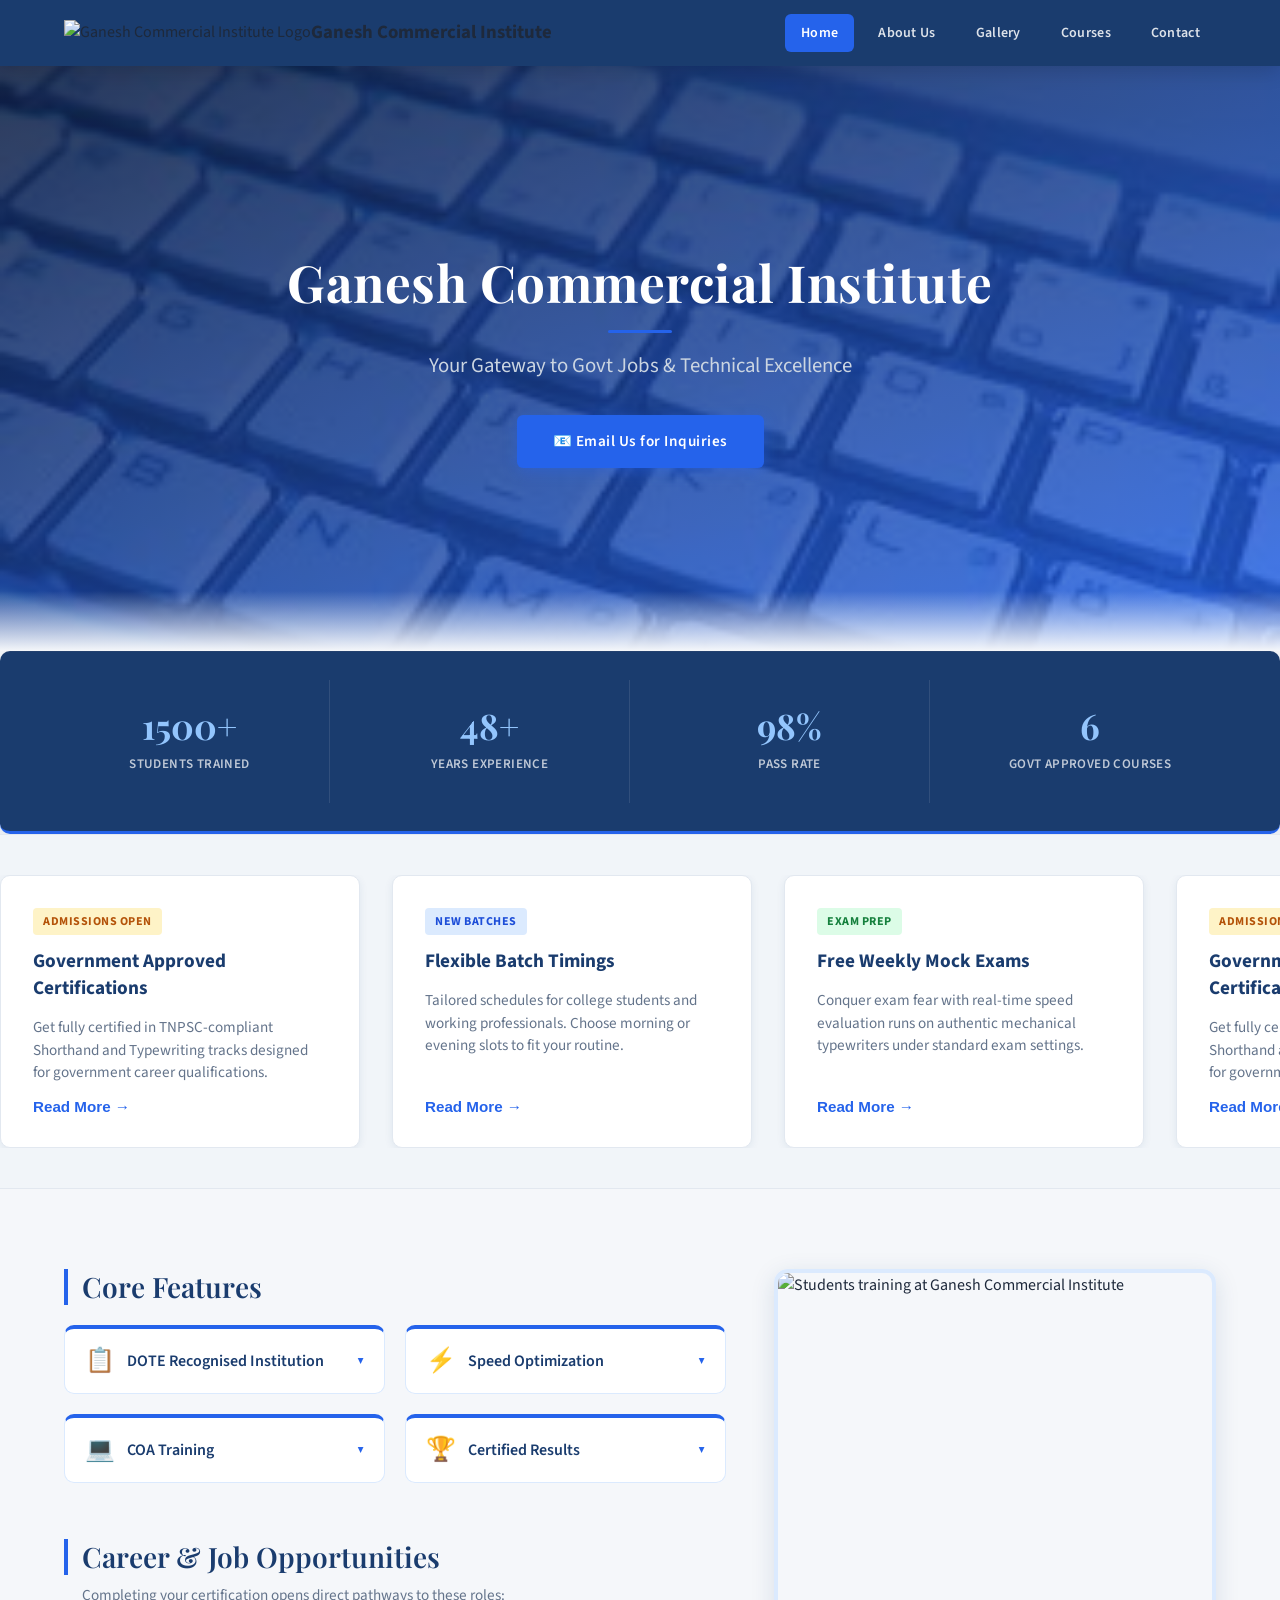
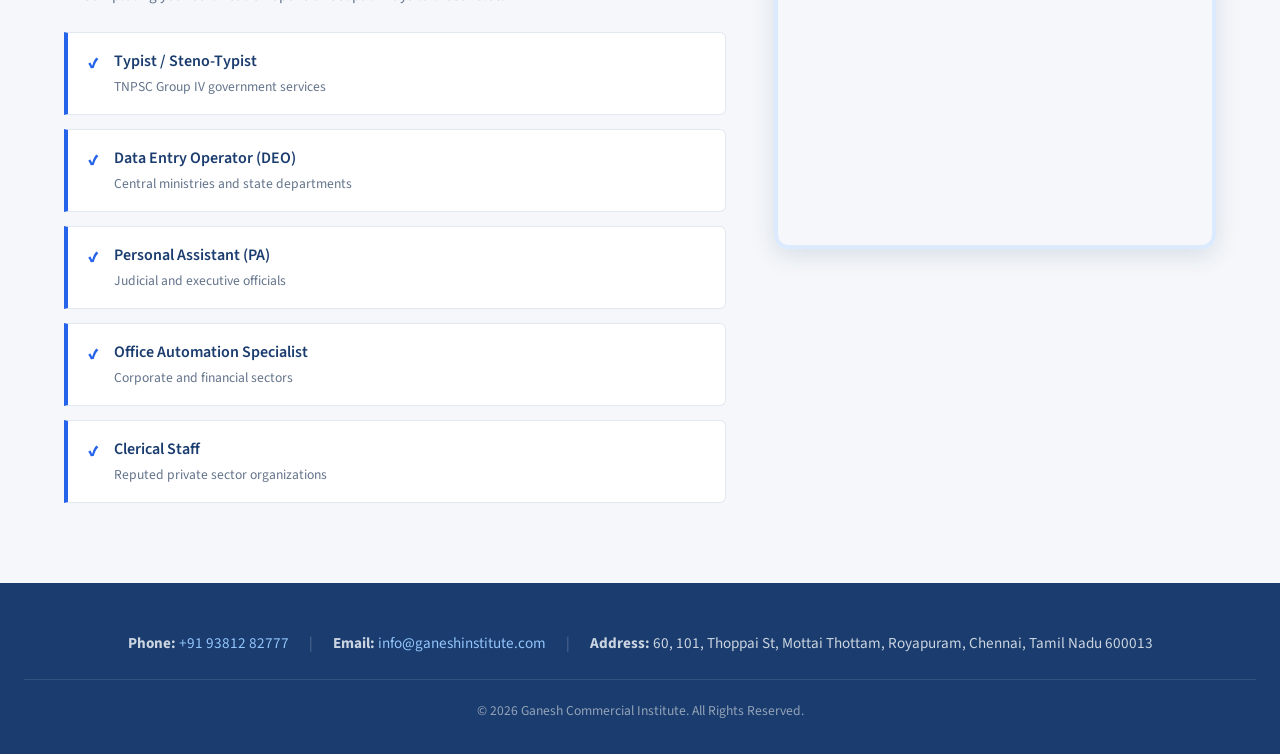
==== commit 9aab4fd5: "Update index.html" ====
--- a/index.html
+++ b/index.html
@@ -15,7 +15,8 @@
             <nav class="navbar">
                 <div class="logo">
                     <a href="index.html">
-                        <img src="#" alt="Ganesh Commercial Institute Logo" class="logo-img">
+                        <img src="assets/file.png" alt="Ganesh Commercial Institute Logo" class="logo-img">
+                        <h3>Ganesh Commercial Institute</h3>
                     </a>
                 </div>
                 <ul class="nav-links">
@@ -282,4 +283,4 @@
         </script>
 
     </body>
-</html>+</html>
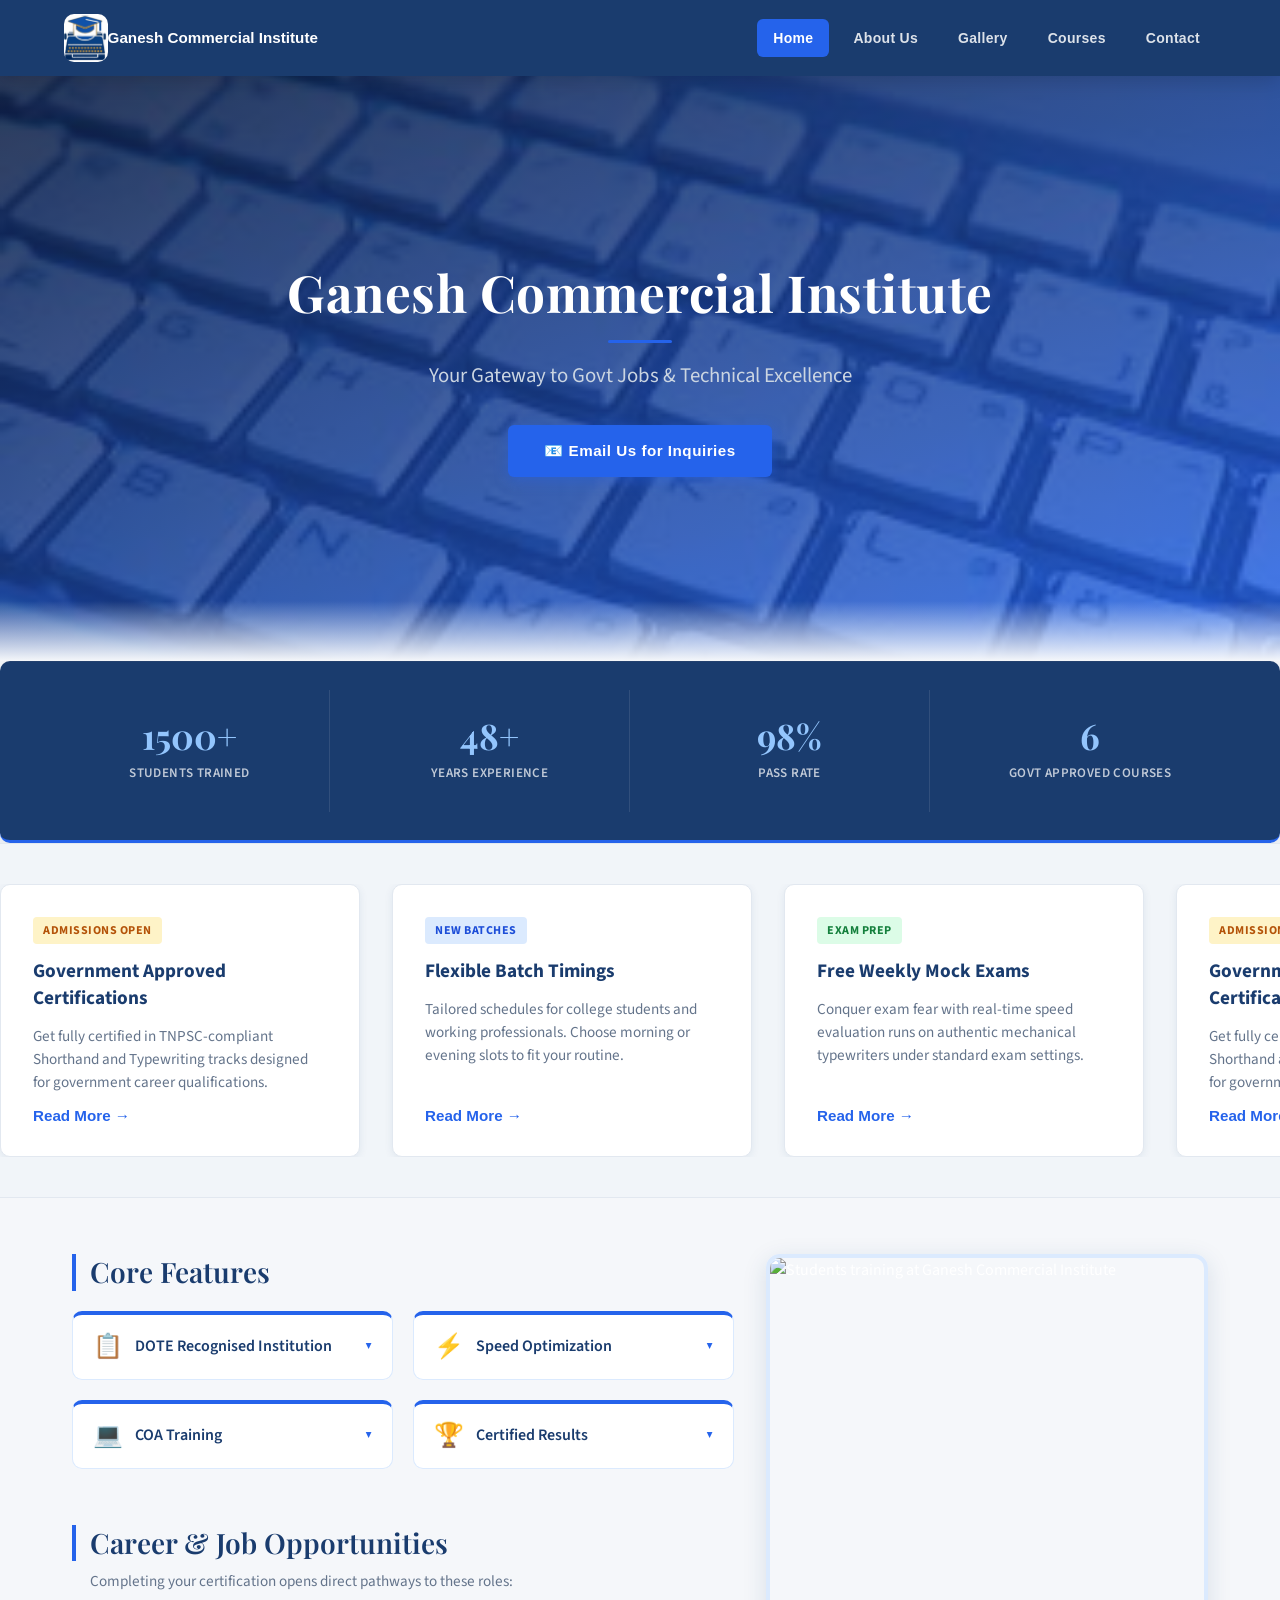
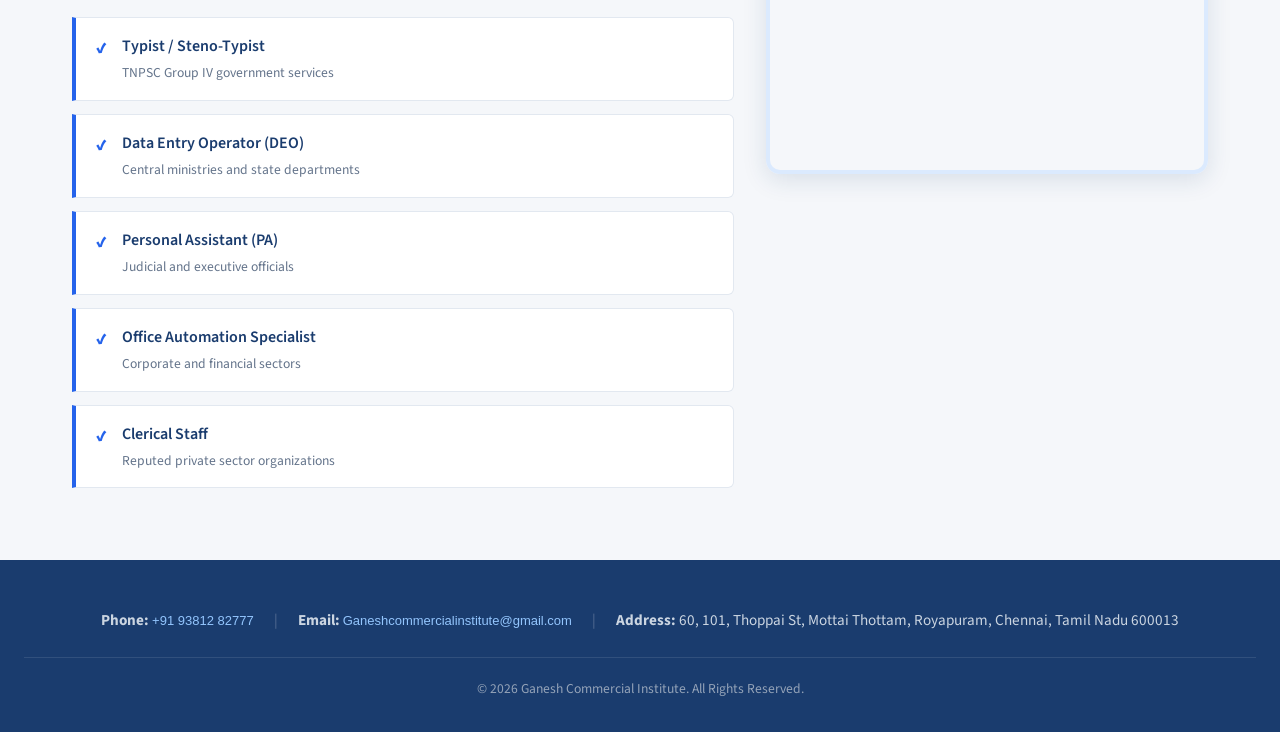
==== commit 02dda0b4: "Update index.html" ====
--- a/index.html
+++ b/index.html
@@ -259,7 +259,7 @@
             <div class="footer-contact-row">
                 <p><strong>Phone:</strong> <a href="tel:+919381282777">+91 93812 82777</a></p>
                 <span class="footer-divider">|</span>
-                <p><strong>Email:</strong> <a href=mailto:ssanjaykumar3040@gmail.com>info@ganeshinstitute.com</a></p>
+                <p><strong>Email:</strong> <a href='mailto:Ganeshcommercialinstitute@gmail.com'>Ganeshcommercialinstitute@gmail.com</a></p>
                 <span class="footer-divider">|</span>
                 <p><strong>Address:</strong> 60, 101, Thoppai St, Mottai Thottam, Royapuram, Chennai, Tamil Nadu 600013</p>
             </div>
--- a/style.css
+++ b/style.css
@@ -52,12 +52,18 @@
 
 img {
     display: block;
-    max-width: 100%;
+    max-width: 200%;
+    color: #ffffff;
+    border-radius: 10px;
+    
 }
 
 a {
     text-decoration: none;
     color: inherit;
+    color: white;
+    font-size: small;
+    font-family: Helvetica, sans-serif;
 }
 
 ul {
@@ -94,6 +100,7 @@
 .logo a {
     display: flex;
     align-items: center;
+    
 }
 
 .logo-img {
@@ -101,8 +108,9 @@
     width: auto;
 }
 
-.logo-img[src="assets/images/logo.png"]:not([src=""]) {
+.logo-img[src="assets/images.jpg"]:not([src=""]) {
     display: block;
+    
 }
 
 .nav-links {
@@ -257,7 +265,7 @@
 }
 
 .stat-number {
-    font-size: clamp(1.8rem, 3vw, 2.5rem);
+    font-size: clamp(1.6rem, 3vw, 2.2rem);
     font-family: Arial, Helvetica, sans-serif;
     font-weight: 700;
     color: var(--blue);
@@ -272,14 +280,14 @@
     letter-spacing: 0.5px;
 }
 
-/* Responsive updates for the Stats Grid */
+/* Responsive updates for the Stats Grid 
 @media (max-width: 768px) {
     .stats-bar-container {
-        margin-top: 2rem; /* Removes the floating overlap on mobile to save vertical breathing room */
+        margin-top: 2rem; /* Removes the floating overlap on mobile to save vertical breathing room 
     }
     
     .stats-bar {
-        grid-template-columns: repeat(2, 1fr); /* Switches to a clean 2x2 grid on tablets/mobile */
+        grid-template-columns: repeat(2, 1fr); /* Switches to a clean 2x2 grid on tablets/mobile 
         gap: 24px 16px;
         padding: 24px 16px;
     }
@@ -287,10 +295,10 @@
 
 @media (max-width: 420px) {
     .stats-bar {
-        grid-template-columns: 1fr; /* Stacks into 1 single column on tiny smartphone screens */
+        grid-template-columns: 1fr; /* Stacks into 1 single column on tiny smartphone screens 
         gap: 20px;
     }
-}
+}*/
 /* ══════════════════════════════════════════════
    STATS BAR
    ══════════════════════════════════════════════ */
@@ -341,7 +349,7 @@
     text-transform: uppercase;
 }
 
-/* ── RESPONSIVE ───────────────────────────────── */
+/* ── RESPONSIVE ───────────────────────────────── 
 @media (max-width: 768px) {
     .stats-bar {
         display: grid;
@@ -368,7 +376,7 @@
     .stat-label {
         font-size: 0.75rem;
     }
-}
+}*/
 
 /* ══════════════════════════════════════════════
    HIGHLIGHTS MARQUEE & MODAL SPEC
@@ -586,19 +594,19 @@
     line-height: 1.5;
 }
 
-/* ── RESPONSIVE ADAPTATIONS FOR POPUP ── */
+/* ── RESPONSIVE ADAPTATIONS FOR POPUP ── 
 @media (max-width: 768px) {
     .modal-card {
         max-width: 500px;
     }
     
     .modal-info-wrap {
-        grid-template-columns: 1fr; /* Drop side-by-side view to clean vertical block stack */
+        grid-template-columns: 1fr; /* Drop side-by-side view to clean vertical block stack 
         min-height: auto;
     }
     
     .modal-img-col {
-        height: 200px; /* Fix image profile height box on mobile views */
+        height: 200px; /* Fix image profile height box on mobile views 
     }
     
     .modal-text-col {
@@ -606,10 +614,10 @@
     }
     
     .modal-close-trigger {
-        color: #94a3b8; /* Switch back to regular display gray close icon color */
+        color: #94a3b8; /* Switch back to regular display gray close icon color 
         text-shadow: none;
     }
-}
+}*/
 /* ══════════════════════════════════════════════
    SECTION 3 & 4 — SPLIT LAYOUT
    ══════════════════════════════════════════════ */
@@ -853,9 +861,9 @@
 
 /* ══════════════════════════════════════════════
    RESPONSIVE MEDIA QUERIES
-   ══════════════════════════════════════════════ */
-
-/* Tablets & Mobile Devices: ≤ 768px */
+   ══════════════════════════════════════════════ 
+
+/* Tablets & Mobile Devices: ≤ 768px 
 @media (max-width: 768px) {
     .navbar {
         flex-direction: column;
@@ -879,7 +887,7 @@
         padding: 60px 16px;
     }
 
-    /* Stacks columns vertically and handles proper alignment flow */
+    /* Stacks columns vertically and handles proper alignment flow 
     .split-section {
         flex-direction: column;
         gap: 3rem;
@@ -895,7 +903,7 @@
         height: 300px;
     }
 
-    /* Stacks feature grid elements safely into 1 full-width column */
+    /* Stacks feature grid elements safely into 1 full-width column 
     .cards-grid {
         grid-template-columns: 1fr;
         gap: 1rem;
@@ -911,11 +919,11 @@
     }
     
     .footer-divider {
-        display: none; /* Safely clears vertical divider symbols from vertical lists */
-    }
-}
-
-/* Compact Mobile Displays: ≤ 420px */
+        display: none; /* Safely clears vertical divider symbols from vertical lists 
+    }
+}*/
+
+/* Compact Mobile Displays: ≤ 420px 
 @media (max-width: 420px) {
     .hero-overlay-content h1 {
         font-size: 1.75rem;
@@ -932,7 +940,7 @@
     .opportunities-list li {
         padding: 0.85rem 1rem;
     }
-}
+}*/
 
 
 /* ══════════════════════════════════════════════
@@ -1262,7 +1270,7 @@
     margin-bottom: 0;
 }
 
-/* ── ABOUT PAGE RESPONSIVE ────────────────────── */
+/* ── ABOUT PAGE RESPONSIVE ────────────────────── 
 @media (max-width: 768px) {
 
     .about-top-photo {
@@ -1307,7 +1315,7 @@
     .timeline {
         padding-left: 24px;
     }
-}
+}*/
 
 /* ══════════════════════════════════════════════
    COURSES PAGE
@@ -1640,7 +1648,7 @@
     color: var(--white);
 }
 
-/* ── COURSES RESPONSIVE ───────────────────────── */
+/* ── COURSES RESPONSIVE ───────────────────────── 
 @media (max-width: 768px) {
 
     .course-detail-grid {
@@ -1679,7 +1687,7 @@
     .course-badge {
         display: none;
     }
-}
+}*/
 
 /* ══════════════════════════════════════════════
    GALLERY PAGE
@@ -1953,7 +1961,7 @@
 .prev-btn { left: 16px; }
 .next-btn { right: 16px; }
 
-/* ── GALLERY RESPONSIVE ───────────────────────── */
+/* ── GALLERY RESPONSIVE ───────────────────────── 
 @media (max-width: 768px) {
     .gallery-grid {
         grid-template-columns: repeat(auto-fill, minmax(280px, 1fr));
@@ -1994,7 +2002,7 @@
         height: 50vh;
     }
 }
-
+*/
 /* ══════════════════════════════════════════════
    CONTACT PAGE
    ══════════════════════════════════════════════ */
@@ -2235,7 +2243,7 @@
     display: block;
 }
 
-/* ── CONTACT RESPONSIVE ───────────────────────── */
+/* ── CONTACT RESPONSIVE ───────────────────────── 
 @media (max-width: 992px) {
     .contact-container {
         grid-template-columns: 1fr;
@@ -2259,4 +2267,417 @@
     .map-wrapper iframe {
         height: 260px;
     }
-}+}*/
+
+/* ════════════════════════════════════════════════════════════
+   RESPONSIVE BREAKPOINTS — CONSOLIDATED
+   All screen-size adjustments live here, in one place, in order
+   from largest screen to smallest.
+   ════════════════════════════════════════════════════════════ */
+
+
+/* ───────────────────────────────────────────────
+   📺 LARGE DESKTOP / WIDE MONITORS — 1400px and up
+   ─────────────────────────────────────────────── */
+@media (min-width: 1400px) {
+
+    .navbar,
+    .split-section {
+        max-width: 1320px;       /* wider content container on big screens */
+    }
+
+    .side-photo {
+        height: 620px;
+    }
+}
+
+
+/* ───────────────────────────────────────────────
+   💻 STANDARD DESKTOP / LAPTOP — 1025px to 1399px
+   ─────────────────────────────────────────────── */
+@media (max-width: 1399px) and (min-width: 1025px) {
+
+    .split-section {
+        padding: 3.5rem 32px 4.5rem;
+        gap: 2rem;
+    }
+
+    .side-photo {
+        height: 520px;
+    }
+}
+
+
+/* ───────────────────────────────────────────────
+   📱 TABLET LANDSCAPE / SMALL LAPTOP — 769px to 1024px
+   (e.g. iPad landscape, small laptop screens)
+   ─────────────────────────────────────────────── */
+@media (max-width: 1024px) and (min-width: 769px) {
+
+    /* Navbar */
+    .navbar {
+        padding: 12px 20px;
+    }
+
+    .nav-links {
+        gap: 4px;
+    }
+
+    .nav-links li a {
+        padding: 7px 13px;
+        font-size: 13.5px;
+    }
+
+    /* Hero */
+    .hero-card {
+        min-height: 55vh;
+        padding: 48px 24px;
+    }
+
+    /* Stats bar */
+    .stats-bar {
+        flex-wrap: wrap;
+    }
+
+    .stat-item {
+        min-width: 160px;
+        padding: 1.5rem 1rem;
+    }
+
+    /* Split section (home page) */
+    .split-section {
+        gap: 2rem;
+        padding: 3rem 20px 4rem;
+    }
+
+    .side-photo {
+        height: 460px;
+    }
+
+    .cards-grid {
+        grid-template-columns: repeat(2, 1fr);
+    }
+
+    /* About Us page */
+    .why-grid {
+        grid-template-columns: repeat(2, 1fr);
+    }
+
+    /* Courses page */
+    .course-detail-grid {
+        grid-template-columns: 1fr 240px;
+    }
+
+    /* Contact page */
+    .contact-container {
+        gap: 2rem;
+    }
+
+    /* Gallery page */
+    .gallery-grid {
+        grid-template-columns: repeat(2, 1fr);
+        gap: 1.25rem;
+    }
+}
+
+
+/* ───────────────────────────────────────────────
+   📱 TABLET PORTRAIT / LARGE PHONE — up to 768px
+   (e.g. iPad portrait, large Android phones)
+   ─────────────────────────────────────────────── */
+@media (max-width: 768px) {
+
+    /* Navbar — stacks logo above links, links wrap */
+    .navbar {
+        flex-direction: column;
+        gap: 10px;
+        padding: 12px 16px;
+    }
+
+    .nav-links {
+        flex-wrap: wrap;
+        justify-content: center;
+        gap: 4px;
+    }
+
+    .nav-links li a {
+        padding: 6px 12px;
+        font-size: 13px;
+    }
+
+    /* Hero */
+    .hero-card {
+        min-height: 52vh;
+        padding: 44px 16px;
+    }
+
+    .hero-cta-btn {
+        width: 100%;
+        max-width: 300px;
+        text-align: center;
+    }
+
+    /* Stats bar — 2x2 grid */
+    .stats-bar {
+        display: grid;
+        grid-template-columns: repeat(2, 1fr);
+    }
+
+    .stat-item {
+        max-width: 100%;
+        border-right: 1px solid rgba(255, 255, 255, 0.1);
+        border-bottom: 1px solid rgba(255, 255, 255, 0.1);
+        padding: 1.4rem 1rem;
+    }
+
+    /* Marquee cards — smaller width */
+    .marquee-card,
+    .highlight-card {
+        min-width: 240px;
+        max-width: 240px;
+        padding: 1.25rem 1.4rem;
+    }
+
+    .modal-box,
+    .modal-card {
+        max-width: 500px;
+        padding: 2rem 1.5rem;
+    }
+
+    .modal-info-wrap {
+        grid-template-columns: 1fr;   /* image stacks above text */
+        min-height: auto;
+    }
+
+    .modal-img-col {
+        height: 200px;
+    }
+
+    /* Split section (home page) — stack vertically */
+    .split-section {
+        flex-direction: column;
+        padding: 2.5rem 16px 3rem;
+        gap: 2rem;
+    }
+
+    .split-left {
+        gap: 2rem;
+    }
+
+    .split-right {
+        position: static;       /* unstick the photo */
+        width: 100%;
+    }
+
+    .side-photo {
+        height: 260px;
+    }
+
+    .cards-grid {
+        grid-template-columns: 1fr;   /* feature cards: 1 column */
+    }
+
+    .section-title {
+        font-size: 1.3rem;
+    }
+
+    /* About Us page */
+    .about-top-photo {
+        height: 220px;
+    }
+
+    .mv-inner {
+        flex-direction: column;
+    }
+
+    .mv-divider {
+        width: 100%;
+        height: 1px;
+        margin: 0;
+    }
+
+    .why-grid {
+        grid-template-columns: repeat(2, 1fr);
+        gap: 1rem;
+    }
+
+    .founder-card {
+        flex-direction: column;
+        align-items: center;
+        text-align: center;
+        padding: 1.5rem;
+    }
+
+    .founder-photo-wrap {
+        width: 140px;
+    }
+
+    .founder-photo {
+        width: 140px;
+        height: 155px;
+    }
+
+    .timeline {
+        padding-left: 24px;
+    }
+
+    /* Courses page */
+    .course-detail-grid {
+        grid-template-columns: 1fr;
+    }
+
+    .course-levels {
+        grid-template-columns: 1fr;
+    }
+
+    .accordion-left {
+        flex-wrap: wrap;
+    }
+
+    .mock-banner-inner {
+        flex-direction: column;
+        text-align: center;
+        gap: 1.25rem;
+    }
+
+    .mock-cta {
+        width: 100%;
+        text-align: center;
+    }
+
+    .approval-inner {
+        flex-direction: column;
+        text-align: center;
+    }
+
+    /* Gallery page */
+    .gallery-grid {
+        grid-template-columns: repeat(auto-fill, minmax(280px, 1fr));
+        gap: 1rem;
+    }
+
+    .gallery-filters {
+        gap: 0.5rem;
+        margin-bottom: 2rem;
+    }
+
+    .filter-btn {
+        padding: 8px 18px;
+        font-size: 0.85rem;
+    }
+
+    .nav-btn {
+        width: 38px;
+        height: 38px;
+        font-size: 1rem;
+    }
+
+    .prev-btn { left: 6px; }
+    .next-btn { right: 6px; }
+
+    .lightbox-content-container {
+        height: 60vh;
+    }
+
+    /* Contact page */
+    .contact-container {
+        grid-template-columns: 1fr;
+        gap: 1.75rem;
+    }
+
+    .contact-form-block,
+    .info-details {
+        padding: 1.75rem 1.5rem;
+    }
+
+    .map-wrapper iframe {
+        height: 280px;
+    }
+
+    /* Footer */
+    .footer-contact-row {
+        flex-direction: column;
+        gap: 10px;
+    }
+
+    .footer-divider {
+        display: none;          /* hide the "|" divider when stacked */
+    }
+}
+
+
+/* ───────────────────────────────────────────────
+   📱 MOBILE PHONE — up to 576px
+   (most Android & iPhone models in portrait)
+   ─────────────────────────────────────────────── */
+@media (max-width: 576px) {
+
+    .marquee-card,
+    .highlight-card {
+        min-width: 210px;
+        max-width: 210px;
+        padding: 1.1rem 1.2rem;
+    }
+
+    .modal-box,
+    .modal-card {
+        padding: 1.75rem 1.25rem;
+    }
+
+    .why-grid {
+        grid-template-columns: 1fr;
+    }
+
+    .gallery-grid {
+        grid-template-columns: 1fr;
+    }
+
+    .lightbox-content-container {
+        height: 50vh;
+    }
+
+    .contact-section {
+        padding: 3rem 16px;
+    }
+
+    .contact-form-block,
+    .info-details {
+        padding: 1.5rem 1.25rem;
+    }
+
+    .map-wrapper iframe {
+        height: 260px;
+    }
+}
+
+
+/* ───────────────────────────────────────────────
+   📱 SMALL MOBILE — up to 420px
+   (e.g. iPhone SE, compact Android phones)
+   ─────────────────────────────────────────────── */
+@media (max-width: 420px) {
+
+    /* Navbar */
+    .nav-links li a {
+        padding: 5px 9px;
+        font-size: 12px;
+    }
+
+    /* Hero */
+    .side-photo {
+        height: 220px;
+    }
+
+    .opportunities-list li {
+        padding: 0.85rem 1rem;
+    }
+
+    /* Courses page */
+    .course-badge {
+        display: none;          /* too cramped on tiny screens */
+    }
+
+    .accordion-header {
+        padding: 1rem;
+    }
+}
